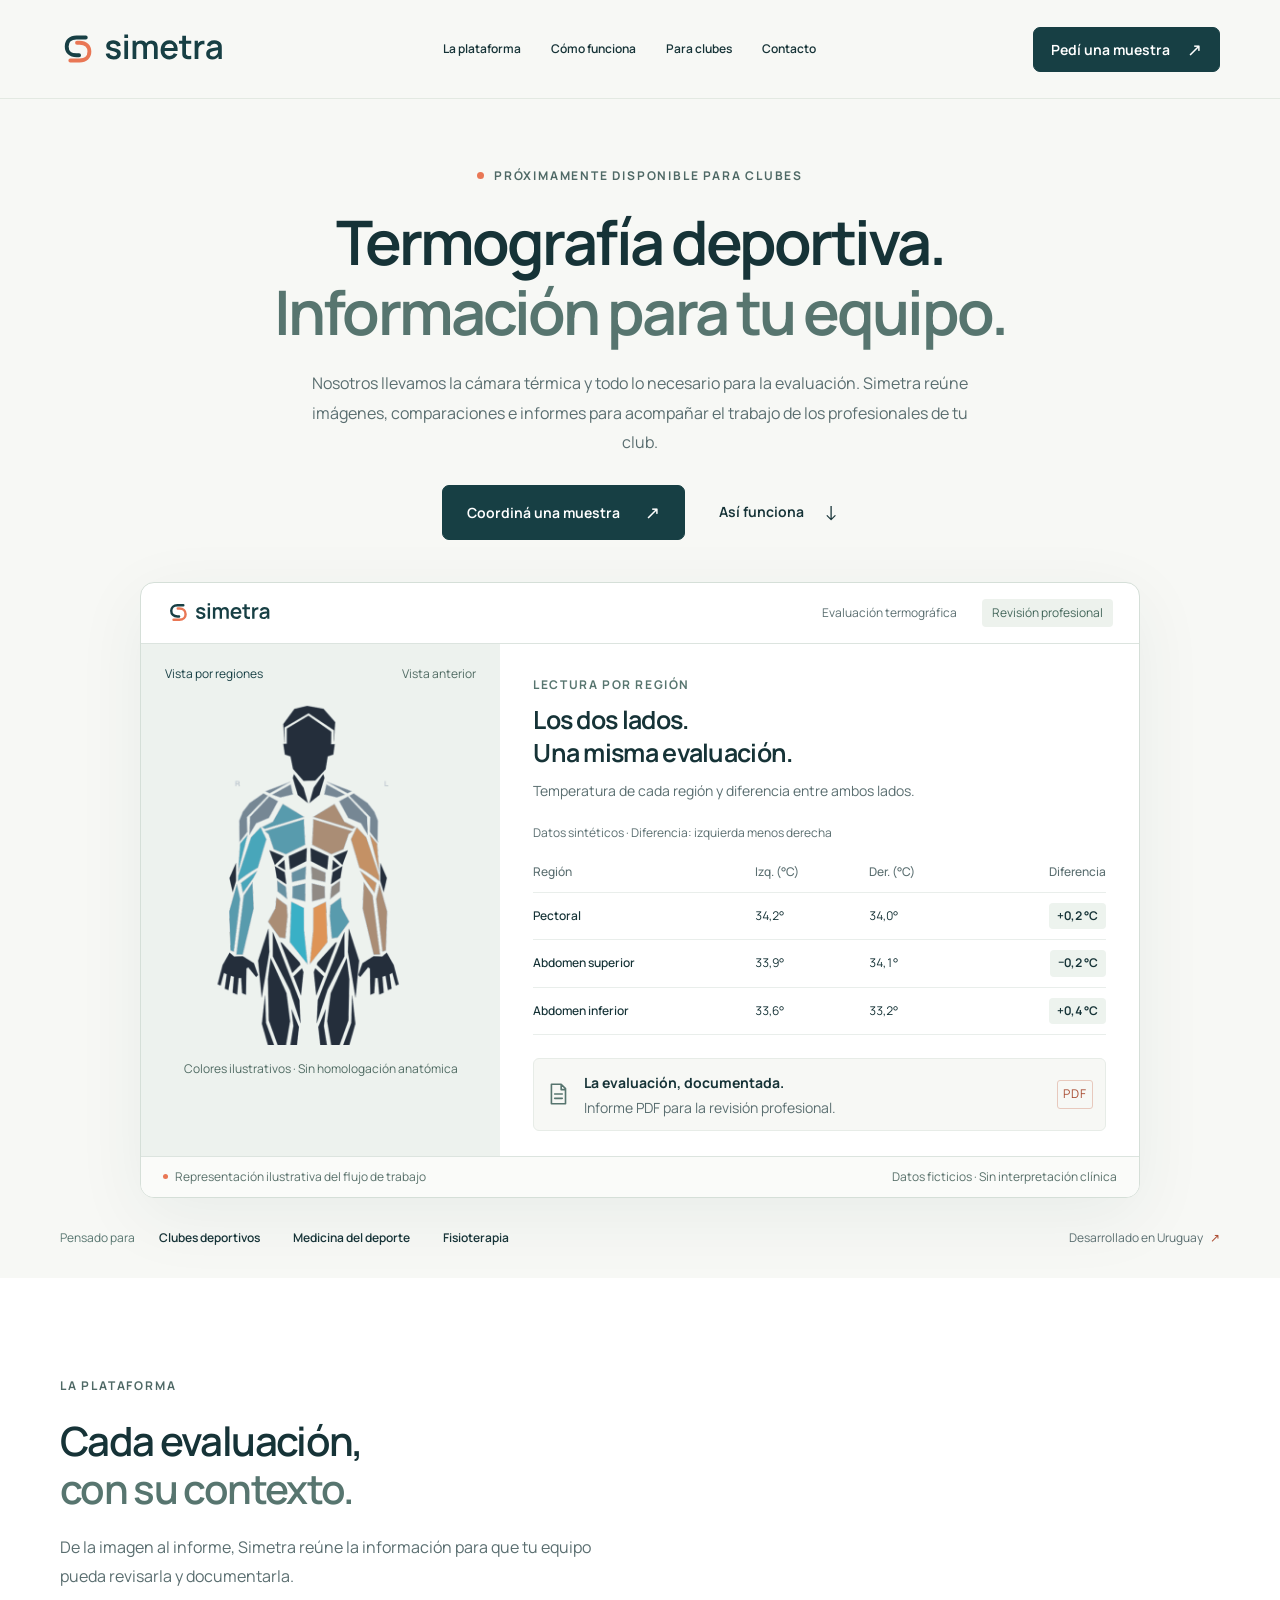
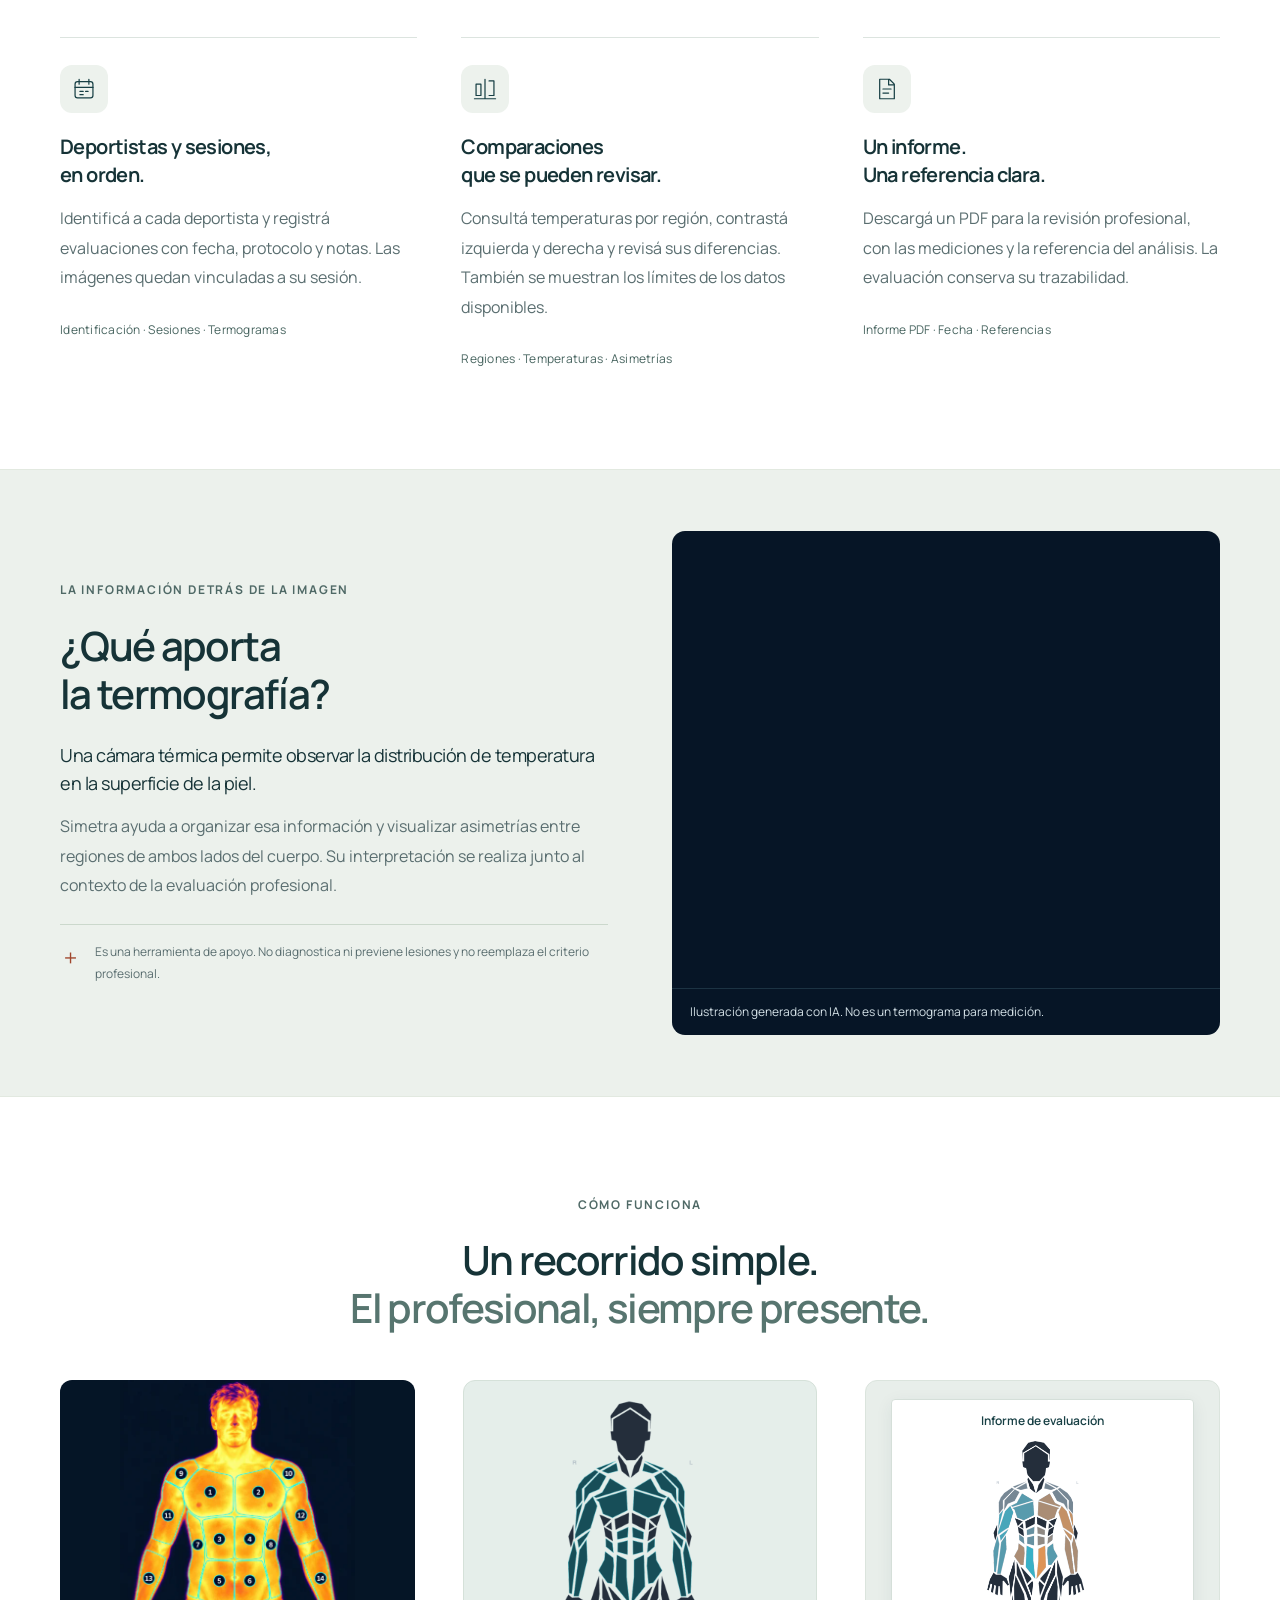
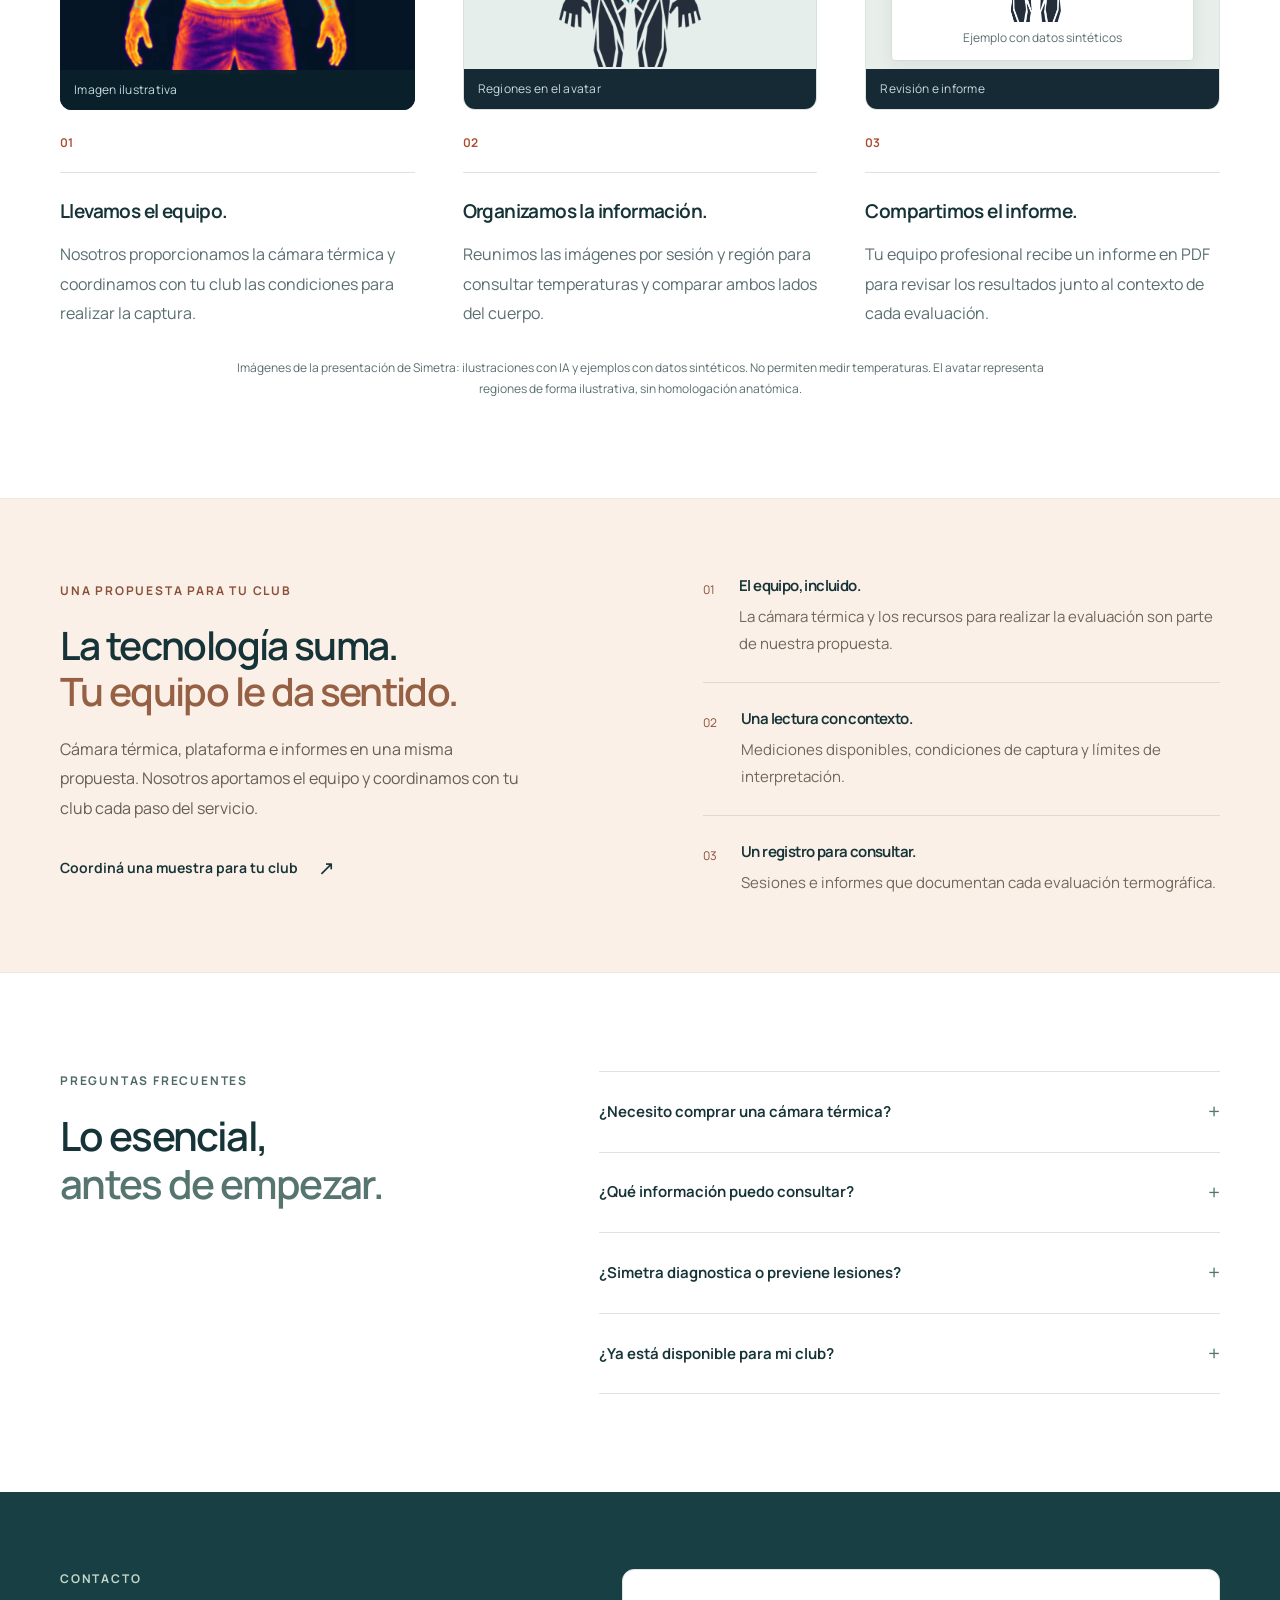
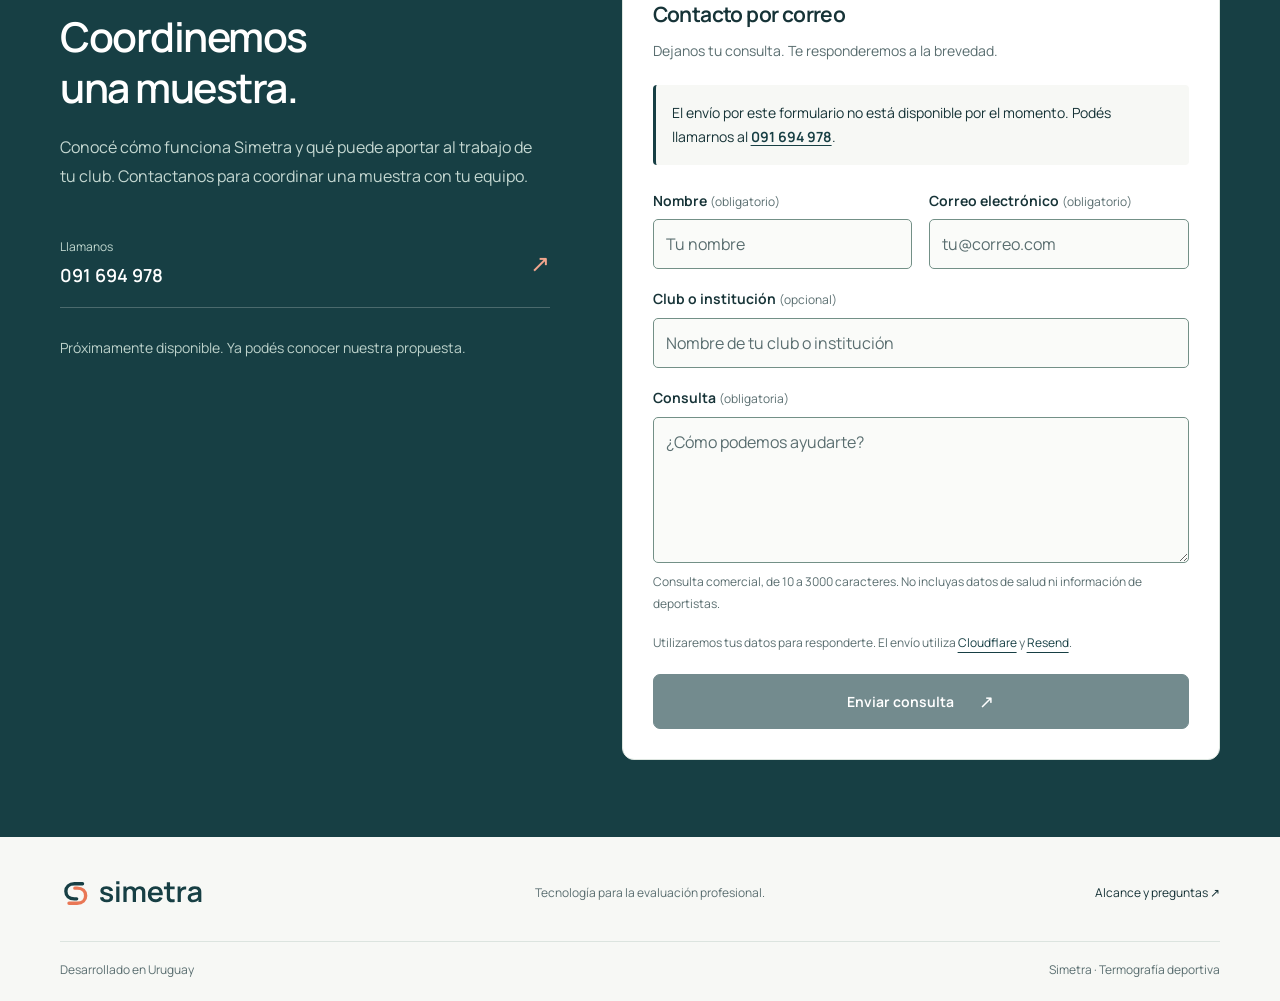
==== index.html @ d0be9dfe "deploy: publicar presentación de Simetra para el equipo Artefacto estático verificado del commit c73" ====
<!doctype html>
<html lang="es-UY">
<head>
  <meta charset="utf-8">
  <meta name="viewport" content="width=device-width, initial-scale=1">
  <meta name="referrer" content="strict-origin-when-cross-origin">
  <meta name="theme-color" content="#173f44">
  <meta name="description" content="Simetra: termografía deportiva para clubes, con cámara y servicio completo. Próximamente disponible. Contactanos para coordinar una muestra.">
  <meta property="og:type" content="website">
  <meta property="og:locale" content="es_UY">
  <meta property="og:site_name" content="Simetra">
  <meta property="og:title" content="Simetra — Termografía deportiva, información para tu equipo">
  <meta property="og:description" content="Cámara térmica, plataforma e informes para tu club. Próximamente disponible. Coordiná una muestra y conocé Simetra.">
  <title>Simetra — Termografía deportiva para tu equipo</title>
  <link rel="icon" href="assets/favicon.svg" type="image/svg+xml">
  <link rel="stylesheet" href="assets/styles.css?v=5969a134ebe4">
  <script src="assets/contact-config.js?v=79442b6dc04f" defer></script>
  <script src="assets/contact.js?v=7d7bbe63777e" defer></script>
</head>
<body>
  <a class="skip-link" href="#contenido">Saltar al contenido</a>
  <header class="site-header">
    <div class="container header-inner">
      <a class="brand" href="#inicio" aria-label="Simetra, inicio"><img src="assets/brand/logo-dark.svg" width="176" height="44" alt="Simetra"></a>
      <nav class="main-nav" aria-label="Navegación principal"><a href="#plataforma">La plataforma</a><a href="#proceso">Cómo funciona</a><a href="#clubes">Para clubes</a><a href="#contacto">Contacto</a></nav>
      <a class="button button-small" href="#contacto">Pedí una muestra <span aria-hidden="true">↗</span></a>
    </div>
  </header>
  <main id="contenido">
    <section class="hero" id="inicio" aria-labelledby="titulo">
      <div class="container">
        <p class="eyebrow"><span aria-hidden="true"></span> Próximamente disponible para clubes</p>
        <h1 id="titulo">Termografía deportiva.<br> <span>Información para tu equipo.</span></h1>
        <p class="hero-lead">Nosotros llevamos la cámara térmica y todo lo necesario para la evaluación. Simetra reúne imágenes, comparaciones e informes para acompañar el trabajo de los profesionales de tu club.</p>
        <div class="hero-actions"><a class="button" href="#contacto">Coordiná una muestra <span aria-hidden="true">↗</span></a><a class="text-link" href="#proceso">Así funciona <span aria-hidden="true">↓</span></a></div>
        <figure class="product-preview" aria-labelledby="preview-caption">
          <div class="app-bar"><img src="assets/brand/logo-dark.svg" alt="" width="115" height="29"><span>Evaluación termográfica</span><span class="app-badge">Revisión profesional</span></div>
          <div class="app-content">
            <div class="thermal-view avatar-view"><div class="view-label"><span>Vista por regiones</span><span>Vista anterior</span></div><picture class="avatar-picture"><source type="image/webp" srcset="assets/imagery/avatar-informe-480.webp 480w, assets/imagery/avatar-informe-960.webp 960w" sizes="(max-width: 540px) 150px, 230px"><img src="assets/imagery/avatar-informe.png" width="1000" height="1500" decoding="async" alt="Avatar frontal de la aplicación ThermoUY con regiones de ambos lados coloreadas. Ejemplo con datos sintéticos."></picture><div class="thermal-key"><span>Colores ilustrativos · Sin homologación anatómica</span></div></div>
            <div class="analysis-view">
              <div class="analysis-heading"><span class="mini-label">Lectura por región</span><h2>Los dos lados.<br> Una misma evaluación.</h2><p>Temperatura de cada región y diferencia entre ambos lados.</p></div>
              <div class="comparison-table"><table><caption>Datos sintéticos · Diferencia: izquierda menos derecha</caption><thead><tr><th scope="col">Región</th><th scope="col">Izq. (°C)</th><th scope="col">Der. (°C)</th><th scope="col">Diferencia</th></tr></thead><tbody><tr><th scope="row">Pectoral</th><td>34,2°</td><td>34,0°</td><td><span>+0,2 °C</span></td></tr><tr><th scope="row">Abdomen superior</th><td>33,9°</td><td>34,1°</td><td><span>−0,2 °C</span></td></tr><tr><th scope="row">Abdomen inferior</th><td>33,6°</td><td>33,2°</td><td><span>+0,4 °C</span></td></tr></tbody></table></div>
              <div class="report-preview"><svg viewBox="0 0 24 24" fill="none" aria-hidden="true"><path d="M7 3h7l4 4v14H5V3h2Zm7 0v5h4M8 12h7m-7 4h7" stroke="currentColor" stroke-width="1.5" stroke-linecap="round" stroke-linejoin="round"/></svg><div><strong>La evaluación, documentada.</strong><span>Informe PDF para la revisión profesional.</span></div><span class="file-type">PDF</span></div>
            </div>
          </div>
          <figcaption id="preview-caption"><span><span class="caption-dot" aria-hidden="true"></span> Representación ilustrativa del flujo de trabajo</span><span>Datos ficticios · Sin interpretación clínica</span></figcaption>
        </figure>
        <div class="audience-strip"><span>Pensado para</span><ul><li>Clubes deportivos</li><li>Medicina del deporte</li><li>Fisioterapia</li></ul><span class="origin">Desarrollado en Uruguay <span aria-hidden="true">↗</span></span></div>
      </div>
    </section>
    <section class="section" id="plataforma" aria-labelledby="plataforma-titulo">
      <div class="container">
        <div class="section-heading"><p class="eyebrow">La plataforma</p><h2 id="plataforma-titulo">Cada evaluación,<br> <span>con su contexto.</span></h2><p>De la imagen al informe, Simetra reúne la información para que tu equipo pueda revisarla y documentarla.</p></div>
        <div class="feature-grid">
          <article><div class="feature-icon" aria-hidden="true"><svg viewBox="0 0 32 32" fill="none"><rect x="5" y="7" width="22" height="20" rx="3"/><path d="M10 4v6m12-6v6M5 14h22m-16 5h4m3 0h3m-10 4h4"/></svg></div><h3>Deportistas y sesiones,<br> en orden.</h3><p>Identificá a cada deportista y registrá evaluaciones con fecha, protocolo y notas. Las imágenes quedan vinculadas a su sesión.</p><span class="feature-detail">Identificación · Sesiones · Termogramas</span></article>
          <article><div class="feature-icon" aria-hidden="true"><svg viewBox="0 0 32 32" fill="none"><path d="M16 4v24M5 10h6v14H5zm16-4h6v18h-6M3 28h26"/></svg></div><h3>Comparaciones<br> que se pueden revisar.</h3><p>Consultá temperaturas por región, contrastá izquierda y derecha y revisá sus diferencias. También se muestran los límites de los datos disponibles.</p><span class="feature-detail">Regiones · Temperaturas · Asimetrías</span></article>
          <article><div class="feature-icon" aria-hidden="true"><svg viewBox="0 0 32 32" fill="none"><path d="M8 4h11l6 6v18H7V4h1Zm10 0v7h7M11 16h10m-10 5h7"/></svg></div><h3>Un informe.<br> Una referencia clara.</h3><p>Descargá un PDF para la revisión profesional, con las mediciones y la referencia del análisis. La evaluación conserva su trazabilidad.</p><span class="feature-detail">Informe PDF · Fecha · Referencias</span></article>
        </div>
      </div>
    </section>
    <section class="explanation" aria-labelledby="termografia-titulo">
      <div class="container explanation-grid">
        <div class="explanation-copy"><p class="eyebrow">La información detrás de la imagen</p><h2 id="termografia-titulo">¿Qué aporta<br> la termografía?</h2><p class="explanation-lead">Una cámara térmica permite observar la distribución de temperatura en la superficie de la piel.</p><p>Simetra ayuda a organizar esa información y visualizar asimetrías entre regiones de ambos lados del cuerpo. Su interpretación se realiza junto al contexto de la evaluación profesional.</p><div class="scope-note"><span aria-hidden="true">＋</span><p>Es una herramienta de apoyo. No diagnostica ni previene lesiones y no reemplaza el criterio profesional.</p></div></div>
        <figure class="thermal-scene"><picture><source type="image/webp" srcset="assets/imagery/termografia-deportiva-480.webp 480w, assets/imagery/termografia-deportiva-960.webp 960w" sizes="(max-width: 760px) calc(100vw - 40px), 550px"><img src="assets/imagery/termografia-deportiva.png" width="1672" height="941" loading="lazy" decoding="async" alt="Ilustración de un deportista con colores térmicos y regiones señaladas en el torso y los brazos."></picture><figcaption>Ilustración generada con IA. No es un termograma para medición.</figcaption></figure>
      </div>
    </section>
    <section class="section" id="proceso" aria-labelledby="proceso-titulo">
      <div class="container">
        <div class="section-heading centered"><p class="eyebrow">Cómo funciona</p><h2 id="proceso-titulo">Un recorrido simple.<br> <span>El profesional, siempre presente.</span></h2></div>
        <ol class="steps">
          <li><figure class="step-visual step-visual--capture"><picture><source type="image/webp" srcset="assets/imagery/regiones-termicas-480.webp 480w, assets/imagery/regiones-termicas-960.webp 960w" sizes="240px"><img src="assets/imagery/regiones-termicas.png" width="1122" height="1402" loading="lazy" decoding="async" alt="Ilustración térmica de la vista anterior de un deportista, con catorce zonas aproximadas numeradas."></picture><figcaption>Imagen ilustrativa</figcaption></figure><span class="step-number" aria-hidden="true">01</span><h3>Llevamos el equipo.</h3><p>Nosotros proporcionamos la cámara térmica y coordinamos con tu club las condiciones para realizar la captura.</p></li>
          <li><figure class="step-visual step-visual--avatar"><picture class="avatar-picture"><source type="image/webp" srcset="assets/imagery/avatar-regiones-480.webp 480w, assets/imagery/avatar-regiones-960.webp 960w" sizes="190px"><img src="assets/imagery/avatar-regiones.png" width="1000" height="1500" loading="lazy" decoding="async" alt="Avatar frontal de ThermoUY con las regiones candidatas del torso y los brazos destacadas en turquesa."></picture><figcaption>Regiones en el avatar</figcaption></figure><span class="step-number" aria-hidden="true">02</span><h3>Organizamos la información.</h3><p>Reunimos las imágenes por sesión y región para consultar temperaturas y comparar ambos lados del cuerpo.</p></li>
          <li><figure class="step-visual step-visual--report"><div class="report-sheet"><span>Informe de evaluación</span><picture class="avatar-picture"><source type="image/webp" srcset="assets/imagery/avatar-informe-480.webp 480w, assets/imagery/avatar-informe-960.webp 960w" sizes="(max-width: 540px) 150px, 230px"><img src="assets/imagery/avatar-informe.png" width="1000" height="1500" loading="lazy" decoding="async" alt="Avatar de ThermoUY utilizado en el ejemplo de informe de la presentación, con colores basados en datos sintéticos."></picture><span>Ejemplo con datos sintéticos</span></div><figcaption>Revisión e informe</figcaption></figure><span class="step-number" aria-hidden="true">03</span><h3>Compartimos el informe.</h3><p>Tu equipo profesional recibe un informe en PDF para revisar los resultados junto al contexto de cada evaluación.</p></li>
        </ol>
        <p class="imagery-note">Imágenes de la presentación de Simetra: ilustraciones con IA y ejemplos con datos sintéticos. No permiten medir temperaturas. El avatar representa regiones de forma ilustrativa, sin homologación anatómica.</p>
      </div>
    </section>
    <section class="club-section" id="clubes" aria-labelledby="clubes-titulo"><div class="container club-grid"><div><p class="eyebrow">Una propuesta para tu club</p><h2 id="clubes-titulo">La tecnología suma.<br> <span>Tu equipo le da sentido.</span></h2><p>Cámara térmica, plataforma e informes en una misma propuesta. Nosotros aportamos el equipo y coordinamos con tu club cada paso del servicio.</p><a class="text-link" href="#contacto">Coordiná una muestra para tu club <span aria-hidden="true">↗</span></a></div><div class="club-topics"><article><span aria-hidden="true">01</span><div><h3>El equipo, incluido.</h3><p>La cámara térmica y los recursos para realizar la evaluación son parte de nuestra propuesta.</p></div></article><article><span aria-hidden="true">02</span><div><h3>Una lectura con contexto.</h3><p>Mediciones disponibles, condiciones de captura y límites de interpretación.</p></div></article><article><span aria-hidden="true">03</span><div><h3>Un registro para consultar.</h3><p>Sesiones e informes que documentan cada evaluación termográfica.</p></div></article></div></div></section>
    <section class="section faq-section" id="preguntas" aria-labelledby="faq-titulo"><div class="container faq-grid"><div><p class="eyebrow">Preguntas frecuentes</p><h2 id="faq-titulo">Lo esencial,<br> <span>antes de empezar.</span></h2></div><div class="faq-list">
      <details><summary>¿Necesito comprar una cámara térmica?<span aria-hidden="true">+</span></summary><p>No. Nosotros proporcionamos la cámara térmica y todo lo necesario para realizar la evaluación. Simetra ofrece el servicio completo, con la plataforma y los informes para tu equipo profesional.</p></details>
      <details><summary>¿Qué información puedo consultar?<span aria-hidden="true">+</span></summary><p>Sesiones con sus imágenes, temperaturas por región, comparaciones bilaterales disponibles e informes en PDF. El análisis también informa limitaciones de confiabilidad o regiones que no pudieron compararse.</p></details>
      <details><summary>¿Simetra diagnostica o previene lesiones?<span aria-hidden="true">+</span></summary><p>No. Es una herramienta de apoyo para evaluación termográfica. La información debe ser interpretada por el profesional a cargo y no sustituye una evaluación médica o fisioterapéutica.</p></details>
      <details><summary>¿Ya está disponible para mi club?<span aria-hidden="true">+</span></summary><p>Simetra estará disponible próximamente. Ya podés contactarnos para coordinar una muestra, conocer cómo funciona y conversar sobre la propuesta para tu club.</p></details>
    </div></div></section>
    <section class="contact-section" id="contacto" aria-labelledby="contacto-titulo">
      <span id="presentacion" class="anchor-alias" aria-hidden="true"></span>
      <div class="container contact-grid">
        <div class="contact-copy"><p class="eyebrow">Contacto</p><h2 id="contacto-titulo">Coordinemos<br> una muestra.</h2><p id="form-intro">Conocé cómo funciona Simetra y qué puede aportar al trabajo de tu club. Contactanos para coordinar una muestra con tu equipo.</p>
          <div class="contact-details"><a href="tel:+59891694978"><span>Llamanos</span><strong>091 694 978</strong><i aria-hidden="true">↗</i></a></div>
          <p class="contact-note">Próximamente disponible. Ya podés conocer nuestra propuesta.</p>
        </div>
        <form id="contact-form" class="contact-form" method="POST" accept-charset="UTF-8" aria-describedby="form-intro form-privacy">
          <h3 class="form-heading">Contacto por correo</h3>
          <p class="field-help">Dejanos tu consulta. Te responderemos a la brevedad.</p>
          <div id="contact-fallback" class="contact-fallback" role="note"><p>El envío por este formulario no está disponible por el momento. Podés llamarnos al <a href="tel:+59891694978">091 694 978</a>.</p></div>
          <fieldset id="contact-fields" disabled aria-label="Datos de tu consulta">
          <div hidden aria-hidden="true"><label for="website-field">Dejar este campo vacío</label><input id="website-field" type="text" name="website" tabindex="-1" autocomplete="off"></div>
          <div class="form-row"><div class="form-field"><label for="contact-name">Nombre <span>(obligatorio)</span></label><input id="contact-name" name="name" type="text" autocomplete="name" maxlength="120" required placeholder="Tu nombre"></div><div class="form-field"><label for="contact-email">Correo electrónico <span>(obligatorio)</span></label><input id="contact-email" name="email" type="email" autocomplete="email" maxlength="254" required placeholder="tu@correo.com"></div></div>
          <div class="form-field"><label for="contact-club">Club o institución <span>(opcional)</span></label><input id="contact-club" name="club" type="text" autocomplete="organization" maxlength="160" placeholder="Nombre de tu club o institución"></div>
          <div class="form-field"><label for="contact-message">Consulta <span>(obligatoria)</span></label><textarea id="contact-message" name="message" rows="5" minlength="10" maxlength="3000" required placeholder="¿Cómo podemos ayudarte?" aria-describedby="message-help"></textarea><p id="message-help" class="field-help">Consulta comercial, de 10 a 3000 caracteres. No incluyas datos de salud ni información de deportistas.</p></div>
          <p id="form-privacy" class="form-privacy">Utilizaremos tus datos para responderte. El envío utiliza <a href="https://www.cloudflare.com/privacypolicy/" target="_blank" rel="noopener noreferrer">Cloudflare</a> y <a href="https://resend.com/legal/privacy-policy" target="_blank" rel="noopener noreferrer">Resend</a>.</p>
          <div id="contact-challenge" aria-label="Verificación de seguridad"></div>
          <button class="button contact-submit" type="submit">Enviar consulta <span aria-hidden="true">↗</span></button>
          </fieldset>
          <p id="form-status" class="field-help" role="status" aria-live="polite" hidden>Por el momento, podés contactarnos por teléfono al 091 694 978.</p>
        </form>
      </div>
    </section>
  </main>
  <footer class="site-footer"><div class="container footer-inner"><a class="brand" href="#inicio" aria-label="Simetra, volver al inicio"><img src="assets/brand/logo-dark.svg" alt="Simetra" width="156" height="39"></a><p>Tecnología para la evaluación profesional.</p><a href="#preguntas">Alcance y preguntas <span aria-hidden="true">↗</span></a></div><div class="container footer-bottom"><span>Desarrollado en Uruguay</span><span>Simetra · Termografía deportiva</span></div></footer>
</body>
</html>
---- assets/styles.css ----
@font-face{font-family:Manrope;src:url('fonts/Manrope-Variable.ttf') format('truetype');font-weight:200 800;font-display:swap}
:root{color-scheme:light;--ink:#163337;--teal:#173f44;--sage:#57756f;--coral:#e97755;--paper:#f7f8f5;--muted:#5a6e70;--line:#dce4df;--soft:#ecf1ec}
*{box-sizing:border-box}
html{scroll-behavior:smooth;scroll-padding-top:90px}
body{margin:0;background:#fff;color:var(--ink);font-family:Manrope,"Helvetica Neue",Arial,sans-serif;-webkit-font-smoothing:antialiased;font-size:15px;line-height:1.7}
img,svg{display:block;max-width:100%}
a{color:inherit;text-underline-offset:5px}
a:focus-visible,summary:focus-visible{outline:3px solid #bd4d2d;outline-offset:5px;border-radius:3px}
::selection{background:#f7c7b6;color:var(--ink)}
.container{width:min(1160px,calc(100% - 80px));margin-inline:auto}
.skip-link{position:absolute;top:-100px;left:20px;z-index:20;background:var(--teal);color:white;padding:12px 20px}
.skip-link:focus{top:12px}
.site-header{background:var(--paper);border-bottom:1px solid #e3e9e2}
.header-inner{display:flex;align-items:center;justify-content:space-between;gap:30px;min-height:98px}
.brand{display:inline-flex;flex-shrink:0;text-decoration:none}
.brand img{width:166px;height:auto}
.main-nav{display:flex;align-items:center;gap:30px;font-size:12px;font-weight:600}
.main-nav a{text-decoration:none}
.main-nav a:hover,.footer-inner>a:last-child:hover{color:#ab4229}
.button{display:inline-flex;align-items:center;justify-content:center;gap:25px;background:var(--teal);color:white;padding:16px 24px;border:1px solid var(--teal);border-radius:7px;font-size:13px;font-weight:650;text-decoration:none;line-height:1.5;transition:background .15s}
.button:hover{background:#28595d}
.button span{font-size:18px;line-height:1;font-weight:400}
.button-small{padding:11px 17px;font-size:12px;gap:17px}
.text-link{display:inline-flex;gap:20px;align-items:center;text-decoration:none;font-size:13px;font-weight:650}
.text-link:hover{text-decoration:underline}
.text-link span{font-size:20px;font-weight:400}
.hero{padding:67px 0 0;background:var(--paper);overflow:hidden}
.hero>.container>.eyebrow{text-align:center;justify-content:center}
.eyebrow{font-size:12px;font-weight:700;letter-spacing:1.8px;line-height:1.6;text-transform:uppercase;margin:0 0 22px;color:#4f6966;display:flex;align-items:center;gap:10px}
.eyebrow>span{width:7px;height:7px;display:block;border-radius:50%;background:var(--coral)}
h1{font-size:clamp(40px,4.8vw,66px);line-height:1.13;letter-spacing:-2.9px;font-weight:650;text-align:center;margin:0 auto 23px;max-width:1040px}
h1>span{color:var(--sage)}
.hero-lead{max-width:670px;margin:0 auto;color:var(--muted);text-align:center;font-size:16px;line-height:1.85}
.hero-actions{display:flex;align-items:center;justify-content:center;gap:34px;margin:27px 0 42px}
.product-preview{max-width:1000px;margin:0 auto;border:1px solid #d5dfd8;border-radius:14px;background:white;box-shadow:0 18px 70px #173f4410;overflow:hidden}
.app-bar{display:flex;align-items:center;gap:25px;min-height:61px;padding:14px 26px;border-bottom:1px solid var(--line);font-size:12px;color:var(--muted)}
.app-bar img{width:105px;height:auto;margin-right:auto}
.app-badge{padding:4px 10px;background:#edf2ed;color:#43665a;border-radius:4px;font-size:12px}
.app-content{display:grid;grid-template-columns:36% 64%;min-width:0}
.thermal-view{background:#15363d;position:relative;color:#d4e5df;overflow:hidden}
.view-label{display:flex;justify-content:space-between;gap:10px;padding:20px 24px;font-size:12px}
.view-label span:last-child{color:#aecac5}
.thermal-view>.avatar-picture{width:100%;height:330px;object-fit:contain;margin-top:-4px}
.thermal-key{display:flex;align-items:center;justify-content:center;gap:14px;font-size:12px;padding:14px 8px 21px;color:#aac5c1}
.thermal-key i{width:78px;height:4px;background:linear-gradient(90deg,#3c788a,#e97755,#ffdf9a);border-radius:5px}
.analysis-view{padding:27px 33px 25px;min-width:0}
.mini-label{font-size:12px;letter-spacing:1.6px;text-transform:uppercase;font-weight:700;color:var(--sage)}
.analysis-heading h2{font-size:25px;letter-spacing:-.7px;line-height:1.3;margin:8px 0 10px;font-weight:650}
.analysis-heading p{font-size:12px;color:var(--muted);margin:0}
.comparison-table{margin-top:20px}
table{width:100%;border-collapse:collapse;font-size:12px;text-align:left;font-variant-numeric:tabular-nums}
caption{text-align:left;color:var(--muted);font-size:12px;padding-bottom:8px}
th,td{padding:10px 7px;border-bottom:1px solid #e9eeeb}
th:first-child,td:first-child{padding-left:0}
thead th{color:var(--muted);font-weight:500;font-size:12px}
tbody th{font-weight:550}
td:last-child{text-align:right;padding-right:0}
thead th:last-child{text-align:right;padding-right:0}
td span{display:inline-block;border-radius:4px;background:#edf3ee;padding:3px 8px;font-weight:650;white-space:nowrap}
.report-preview{margin-top:23px;display:flex;align-items:center;gap:12px;background:var(--paper);border:1px solid #e7ece7;padding:12px;border-radius:6px}
.report-preview>svg{width:26px;height:26px;color:var(--sage);flex-shrink:0}
.report-preview strong{font-size:12px;font-weight:700;display:block}
.report-preview div>span{font-size:12px;line-height:1.5;color:var(--muted);display:block;margin-top:2px}
.file-type{margin-left:auto;font-size:12px;letter-spacing:1px;color:#a84c32;border:1px solid #e8c9bd;padding:3px 5px;border-radius:3px}
.product-preview figcaption{display:flex;justify-content:space-between;gap:12px;flex-wrap:wrap;background:#fafbf9;border-top:1px solid var(--line);padding:11px 22px;font-size:12px;color:#58706a;line-height:1.5}
.product-preview figcaption>span:first-child{display:flex;align-items:center;gap:7px}
.caption-dot{display:block;width:5px;height:5px;background:var(--coral);border-radius:50%}
.audience-strip{display:flex;align-items:center;justify-content:space-between;gap:24px;padding:30px 0;font-size:12px;color:var(--muted)}
.audience-strip>span:first-child{color:var(--sage)}
.audience-strip ul{display:flex;gap:33px;list-style:none;margin:0;padding:0;color:var(--ink);font-size:12px;font-weight:600}
.origin{margin-left:auto;white-space:nowrap}
.origin span{color:#ac4b31;margin-left:5px}
.section{padding:98px 0}
.section-heading{max-width:640px;margin-bottom:46px}
h2{font-size:clamp(31px,3.15vw,43px);line-height:1.19;font-weight:600;letter-spacing:-1.65px;margin:0 0 20px}
h2>span{color:var(--sage)}
.section-heading>p:last-child{font-size:15px;color:var(--muted);max-width:540px;margin:0;line-height:1.8}
.feature-grid{display:grid;grid-template-columns:repeat(3,1fr);gap:44px}
.feature-grid article{border-top:1px solid var(--line);padding-top:27px}
.feature-icon{display:flex;align-items:center;justify-content:center;width:48px;height:48px;background:#edf2ed;border-radius:12px;margin-bottom:20px}
.feature-icon svg{width:26px;height:26px;stroke:var(--teal);stroke-width:1.5;stroke-linecap:round;stroke-linejoin:round}
h3{font-size:20px;line-height:1.4;letter-spacing:-.6px;font-weight:650;margin:0 0 15px}
.feature-grid p{font-size:13px;color:var(--muted);line-height:1.85;margin:0 0 23px}
.feature-detail{font-size:12px;color:#47645f;letter-spacing:.25px}
.explanation{padding:61px 0;background:#ecf1ec;border-block:1px solid #e2e9e0}
.explanation-grid{display:grid;grid-template-columns:1fr 1.22fr;gap:90px;align-items:start}
.explanation h2{margin-bottom:0}
.explanation p:not(.eyebrow){font-size:13px;line-height:1.85;color:var(--muted);margin:14px 0 0}
.explanation .explanation-lead{font-size:21px!important;line-height:1.6!important;letter-spacing:-.5px;color:var(--ink)!important;margin:0!important}
.scope-note{display:flex;align-items:flex-start;gap:14px;border-top:1px solid #cbd8cc;margin-top:23px;padding-top:16px}
.scope-note>span{color:#a0472d;font-size:21px;line-height:1.5}
.scope-note p{margin:0!important;font-size:12px!important}
.centered{max-width:850px;margin-inline:auto;text-align:center;margin-bottom:48px}
.centered .eyebrow{justify-content:center}
.steps{list-style:none;padding:0;margin:0;display:grid;grid-template-columns:repeat(3,1fr);gap:48px}
.step-number{display:block;font-size:12px;font-weight:650;color:#ac4b31;border-bottom:1px solid var(--line);padding-bottom:19px;margin-bottom:25px}
.steps h3{font-size:19px}
.steps p{font-size:13px;color:var(--muted);margin:0;line-height:1.85}
.club-section{padding:76px 0;background:#fbf0e8;border-block:1px solid #f3e5da}
.club-grid{display:grid;grid-template-columns:1.07fr 1fr;gap:90px;align-items:center}
.club-grid h2{font-size:39px}
.club-grid>div>p:not(.eyebrow){font-size:14px;line-height:1.85;color:#655f54;max-width:470px;margin:0 0 23px}
.club-grid h2>span{color:#966044}
.club-grid .eyebrow{color:#8a5038}
.club-topics article{display:flex;gap:24px;padding:25px 0;border-bottom:1px solid #e5d7ca}
.club-topics article:first-child{padding-top:0}
.club-topics article:last-child{padding-bottom:0;border:0}
.club-topics article>span{font-size:12px;color:#8a5038;padding-top:5px}
.club-topics h3{font-size:17px;margin-bottom:7px}
.club-topics p{font-size:12px;color:#706659;margin:0;line-height:1.8}
.faq-grid{display:grid;grid-template-columns:.85fr 1.15fr;gap:80px}
.faq-list{border-top:1px solid var(--line)}
.faq-list details{border-bottom:1px solid var(--line)}
.faq-list summary{position:relative;display:flex;align-items:center;justify-content:space-between;gap:20px;list-style:none;cursor:pointer;font-size:13px;font-weight:650;padding:23px 0;line-height:1.6}
.faq-list summary::-webkit-details-marker{display:none}
.faq-list summary>span{font-size:21px;color:var(--sage);font-weight:400;flex-shrink:0;transition:transform .15s}
.faq-list details[open] summary>span{transform:rotate(45deg)}
.faq-list details>p{font-size:12px;line-height:1.85;color:var(--muted);margin:0;padding:0 35px 23px 0}
.contact-section{padding:77px 0;background:var(--teal);color:#fff;position:relative}
.contact-grid{display:grid;grid-template-columns:1.1fr .9fr;gap:80px;align-items:center}
.contact-section .eyebrow{color:#c5d7c9}
.contact-section h2{font-size:41px;line-height:1.25;letter-spacing:-1.5px;max-width:590px}
.contact-grid>div>p:not(.eyebrow){font-size:13px;color:#c4d7d1;line-height:1.8;max-width:475px;margin:0}
.contact-grid .contact-route{border-left:2px solid #ed967a;padding-left:17px;margin-top:25px!important;font-size:12px!important;color:#edf3ef!important}
.demo-agenda{padding:31px 33px;border:1px solid #537273;border-radius:9px;background:#ffffff04}
.demo-agenda .mini-label{color:#c9d8d2}
.demo-agenda ul{list-style:none;margin:20px 0 0;padding:0}
.demo-agenda li{display:flex;gap:20px;font-size:12px;padding:15px 0;border-top:1px solid #42666a}
.demo-agenda li>span{color:#eea087}
.site-footer{background:var(--paper);padding:37px 0 20px}
.footer-inner{display:flex;align-items:center;justify-content:space-between;gap:25px;padding-bottom:28px}
.footer-inner .brand img{width:145px}
.footer-inner p{font-size:12px;color:var(--muted);margin:0}
.footer-inner>a:last-child{font-size:12px;text-decoration:none}
.footer-bottom{border-top:1px solid var(--line);padding-top:18px;display:flex;justify-content:space-between;gap:20px;font-size:12px;color:var(--muted)}
@media(min-width:1600px){.hero{padding-top:78px}}
@media(max-width:1000px){.container{width:calc(100% - 56px)}.main-nav{gap:20px;font-size:12px}.header-inner{gap:20px}.brand img{width:147px}.analysis-view{padding:24px}.feature-grid{gap:27px}.explanation-grid,.club-grid,.faq-grid,.contact-grid{gap:45px}.audience-strip{gap:16px}.audience-strip ul{gap:20px}.origin{display:none}.club-grid h2{font-size:35px}.contact-section h2{font-size:36px}}
@media(max-width:760px){.container{width:calc(100% - 40px)}.header-inner{min-height:82px}.main-nav{display:none}.brand img{width:146px}.hero{padding-top:48px}h1{font-size:47px;letter-spacing:-2px;line-height:1.17}.hero-lead{font-size:14px;max-width:550px}.hero-actions{margin-bottom:34px;gap:27px}.app-content{grid-template-columns:36% 64%}.app-bar{padding:13px 18px;gap:15px}.app-bar>span:not(.app-badge){display:none}.analysis-view{padding:22px 20px}.analysis-heading h2{font-size:22px}.analysis-heading p{font-size:12px}.thermal-view>.avatar-picture{height:324px}.view-label{flex-direction:column;padding:15px 16px;gap:3px}.thermal-key{padding:12px;flex-direction:column;gap:7px}.report-preview{gap:8px;padding:9px}.file-type{display:none}table{font-size:12px}th,td{padding:9px 5px}.product-preview figcaption{padding-inline:16px;font-size:12px}.audience-strip{justify-content:center;flex-wrap:wrap;padding-block:24px;gap:9px 17px}.audience-strip ul{gap:24px}.section{padding:66px 0}.section-heading{margin-bottom:32px}.feature-grid{gap:26px}.feature-grid h3{font-size:17px}.feature-grid p{font-size:12px}.feature-detail{font-size:12px}.explanation-grid{gap:35px;grid-template-columns:.85fr 1.15fr}.explanation .explanation-lead{font-size:18px!important}.steps{gap:28px}.steps h3{font-size:17px}.steps p{font-size:12px}.club-grid,.faq-grid,.contact-grid{grid-template-columns:1fr;gap:38px}.club-section,.contact-section{padding:58px 0}.club-grid h2,.contact-section h2{font-size:35px}.club-topics{max-width:570px}.faq-grid{gap:26px}.demo-agenda{max-width:570px}.footer-inner{flex-wrap:wrap;gap:20px}.footer-inner p{order:3;flex-basis:100%}.footer-inner .brand img{width:135px}}
@media(max-width:540px){.header-inner{gap:14px;min-height:78px}.brand img{width:136px}.button-small{padding:10px 12px;font-size:12px;gap:10px}.hero{padding-top:37px}.hero .eyebrow{font-size:12px;letter-spacing:1.3px;margin-bottom:19px}h1{font-size:37px;line-height:1.2;letter-spacing:-1.6px;margin-bottom:20px}h1 br{display:none}h1 span{display:block}.hero-lead{font-size:13px;line-height:1.85;max-width:360px}.hero-actions{gap:21px;margin:24px 0 30px}.button{font-size:12px;padding:13px 16px;gap:17px}.button-small{font-size:12px;padding:10px 12px;gap:9px}.text-link{font-size:12px;gap:12px}.app-bar{min-height:54px;padding:12px 15px}.app-bar img{width:90px}.app-badge{font-size:12px;padding:3px 7px}.app-content{display:block}.thermal-view{display:grid;grid-template-columns:1fr 1.1fr;align-items:center;min-height:225px;padding-left:16px}.view-label{grid-column:1;grid-row:1;align-self:start;margin-top:15px;padding:0;font-size:12px;gap:5px}.thermal-view>.avatar-picture{grid-column:2;grid-row:1 / 3;height:225px;width:100%;margin:0}.thermal-key{grid-column:1;grid-row:2;align-items:flex-start;align-self:end;margin-bottom:23px;padding:0;font-size:12px;max-width:100px;gap:10px}.analysis-view{padding:22px 20px}.analysis-heading h2{font-size:23px}.analysis-heading h2 br{display:none}.analysis-heading p{font-size:12px}.comparison-table{margin-top:17px}table{font-size:12px}thead th{font-size:12px}.report-preview{margin-top:17px;padding:10px}.report-preview strong{font-size:12px}.report-preview div>span{font-size:12px}.product-preview figcaption{gap:5px;padding:11px 15px}.audience-strip{font-size:12px;gap:8px}.audience-strip>span:first-child{width:100%;text-align:center}.audience-strip ul{gap:18px;font-size:12px}.section{padding:55px 0}.eyebrow{font-size:12px;letter-spacing:1.6px;margin-bottom:18px}h2{font-size:32px;letter-spacing:-1.2px;line-height:1.22}.section-heading>p:last-child{font-size:13px}.feature-grid{grid-template-columns:1fr;gap:29px}.feature-grid article{display:grid;grid-template-columns:45px 1fr;gap:0 18px;padding-top:23px}.feature-icon{width:44px;height:44px;grid-row:1/4;margin:0}.feature-grid h3{font-size:19px;margin-bottom:11px}.feature-grid h3 br{display:none}.feature-grid p{font-size:12px;margin-bottom:14px}.feature-detail{font-size:12px}.explanation{padding:43px 0}.explanation-grid{grid-template-columns:1fr;gap:25px}.explanation h2 br{display:none}.explanation .explanation-lead{font-size:19px!important}.explanation p:not(.eyebrow){font-size:12px}.scope-note{margin-top:20px}.steps{grid-template-columns:1fr;gap:29px}.step-number{padding-bottom:13px;margin-bottom:17px}.steps h3{font-size:19px;margin-bottom:10px}.steps p{font-size:12px}.centered{text-align:left;margin-bottom:31px}.centered .eyebrow{justify-content:flex-start}.club-grid h2,.contact-section h2{font-size:32px}.club-grid>div>p:not(.eyebrow){font-size:13px}.club-topics article{gap:18px;padding-block:22px}.club-topics h3{font-size:17px}.faq-list summary{font-size:12px;padding-block:19px}.faq-list details>p{font-size:12px;padding-right:10px}.contact-grid{gap:30px}.demo-agenda{padding:25px}.demo-agenda li{font-size:12px;gap:14px}.footer-inner .brand img{width:125px}.footer-inner>a:last-child{font-size:12px}.footer-bottom{font-size:12px;gap:10px}}
@media(max-width:360px){.container{width:calc(100% - 32px)}.brand img{width:119px}.header-inner{gap:10px}h1{font-size:32px;letter-spacing:-1.3px}.hero-actions{gap:17px}.button{font-size:12px;padding:13px}.button-small{font-size:12px;padding:10px;gap:8px}.audience-strip ul{gap:13px;font-size:12px}.analysis-view{padding:20px 15px}.comparison-table th,.comparison-table td{padding-inline:3px}td span{padding:3px 5px}}
@media(prefers-reduced-motion:reduce){html{scroll-behavior:auto}*,*::before,*::after{transition:none!important}}
@media print{.site-header .button,.main-nav,.hero-actions,.skip-link{display:none}.section,.explanation,.club-section,.contact-section{padding-block:25px}.product-preview{break-inside:avoid;box-shadow:none}.hero{padding-top:20px}h1{font-size:38px}.contact-section{background:#fff;color:#173f44}.contact-section p,.contact-section .eyebrow,.contact-grid .contact-route,.demo-agenda .mini-label{color:#173f44!important}details{break-inside:avoid}}

/* Contact form and process illustrations. */
.anchor-alias{position:absolute;top:0}
.contact-grid{grid-template-columns:.9fr 1.1fr;gap:72px;align-items:start}
.contact-details{margin-top:30px;display:grid;gap:18px}
.contact-details a{display:grid;grid-template-columns:1fr auto;gap:3px 12px;text-decoration:none;padding:16px 0;border-bottom:1px solid #4b6a6d;overflow-wrap:anywhere}
.contact-details a>span{font-size:12px;color:#c2d8d0;grid-column:1}.contact-details strong{font-size:14px;font-weight:600;grid-column:1}.contact-details i{font-style:normal;color:#f1a58d;grid-column:2;grid-row:1 / 3;align-self:center;font-size:24px}
.contact-details a:hover strong{text-decoration:underline}.contact-copy .contact-note{font-size:12px!important;margin-top:27px!important;color:#bdd2cb!important}
.contact-form{padding:30px;background:#fff;color:var(--ink);border:1px solid #dce5df;border-radius:12px;min-width:0}
.form-heading{font-size:21px;font-weight:650;letter-spacing:-.6px;margin:0 0 23px}.form-row{display:grid;grid-template-columns:1fr 1fr;gap:17px}.form-field{margin-bottom:18px;min-width:0}
.form-field label{font-size:12px;font-weight:650;display:block;margin-bottom:7px}.form-field label span{font-size:12px;color:var(--muted);font-weight:400}
.form-field input,.form-field textarea{font:inherit;font-size:12px;display:block;width:100%;padding:12px;background:#fafbf9;color:var(--ink);border:1px solid #739087;border-radius:5px;line-height:1.5;min-height:44px}
.form-field textarea{resize:vertical;min-height:134px}.form-field input::placeholder,.form-field textarea::placeholder{color:var(--muted);opacity:1}
.form-field input:focus,.form-field textarea:focus{outline:2px solid #507f76;outline-offset:2px;border-color:#507f76}
.field-help,.form-privacy{font-size:12px;line-height:1.8;color:var(--muted);margin:8px 0 0}.form-privacy{margin:0 0 20px}.form-privacy a{color:var(--teal)}
.contact-submit{width:100%;font-family:inherit;cursor:pointer}.contact-submit:focus-visible{outline:3px solid #a9472b;outline-offset:4px}
.thanks-page{background:var(--paper)}.thanks-main{padding-block:75px;text-align:center;max-width:850px}.thanks-symbol{width:72px;height:72px;background:#e1ebe3;color:var(--teal);border-radius:50%;display:grid;place-items:center;margin:0 auto 25px}.thanks-symbol svg{width:42px;height:42px}
.thanks-main .eyebrow{justify-content:center}.thanks-main h1{font-size:48px;letter-spacing:-2px}.thanks-main>p:not(.eyebrow){max-width:570px;margin:22px auto;font-size:15px;color:var(--muted)}.thanks-main>.button{margin:10px 0 18px}.thanks-main .thanks-contact{font-size:12px!important;overflow-wrap:anywhere}
@media(max-width:1000px){.contact-grid{gap:36px}.contact-form{padding:25px}.form-row{grid-template-columns:1fr;gap:0}}
@media(max-width:760px){.contact-grid{grid-template-columns:1fr;gap:32px}.contact-copy{max-width:560px}.contact-form{max-width:620px}.contact-details{max-width:460px}.form-row{grid-template-columns:1fr 1fr;gap:16px}}
@media(max-width:540px){.form-field input,.form-field textarea{font-size:16px}.contact-form{padding:21px}.form-row{grid-template-columns:1fr;gap:0}.contact-details strong{font-size:12px}.contact-section h2{font-size:33px}.form-heading{font-size:20px}.field-help,.form-privacy{font-size:12px}.thanks-main{padding-block:48px}.thanks-main h1{font-size:35px;letter-spacing:-1.4px}.thanks-main>p:not(.eyebrow){font-size:13px}.thanks-main h1 br{display:none}.thanks-page .header-inner .text-link{font-size:12px}}
@media print{.contact-form{display:none}.contact-grid{grid-template-columns:1fr}.contact-details{color:var(--ink)}.contact-details a>span{color:var(--muted)}}

.contact-form fieldset { min-width: 0; margin: 0; padding: 0; border: 0; }
.contact-form :is(input,textarea):disabled { opacity: 1; cursor: not-allowed; }

#contact-challenge:not(:empty) { margin-bottom: 18px; }
.contact-submit:disabled { cursor: not-allowed; opacity: .6; }
#form-status { font-size: 12px; margin-top: 16px; }

/* Original imagery from the club presentation; preserve the source proportions. */
.avatar-view{background:#edf2ee;color:var(--teal)}
.avatar-view .view-label span:last-child,.avatar-view .thermal-key{color:#506b63}
.avatar-view>.avatar-picture{height:345px}
.avatar-view .thermal-key{padding-inline:16px;text-align:center;line-height:1.6}
.explanation-grid{grid-template-columns:1fr 1fr;gap:64px;align-items:center}
.explanation-copy h2{margin-bottom:23px}
.explanation-copy .explanation-lead{font-size:18px!important}
.thermal-scene{margin:0;border-radius:13px;overflow:hidden;background:#061526;color:#d3e0e6}
.thermal-scene img{display:block;width:100%;height:auto;aspect-ratio:6/5;object-fit:cover;object-position:right center}
.thermal-scene figcaption{font-size:12px;line-height:1.7;padding:13px 18px;border-top:1px solid #1c3343}
.step-visual{position:relative;height:330px;margin:0 0 23px;border-radius:12px;overflow:hidden;background:#0a202b}
.step-visual>picture{display:block;width:100%;height:100%;padding:16px 18px 42px;object-fit:contain}
.step-visual--capture{background:#051526}
.step-visual--avatar{background:#e5eeea;border:1px solid #d5e1d9}
.step-visual--capture>picture{padding:0 0 36px}
.step-visual figcaption{position:absolute;inset:auto 0 0;padding:11px 14px;color:#c8dadf;background:#0a202bf2;font-size:12px;line-height:1.5;letter-spacing:.25px}
.step-visual--report{padding:18px 25px 48px;background:#e8eeea;border:1px solid #dbe4dd}
.report-sheet{height:100%;background:white;box-shadow:0 4px 17px #173f4412;border:1px solid #d5dfd9;border-radius:4px;display:flex;flex-direction:column;align-items:center;padding:13px 12px;gap:8px}
.report-sheet>span{font-size:12px;color:var(--teal);font-weight:600;line-height:1.4;text-align:center}
.report-sheet>span:last-child{font-size:12px;color:var(--muted);font-weight:400}
.report-sheet picture{height:0;min-height:0;flex:1;width:100%;object-fit:contain}
.imagery-note{max-width:820px;margin:28px auto 0;font-size:12px;line-height:1.8;color:var(--muted);text-align:center}
@media(max-width:1000px){.explanation-grid{gap:38px}.step-visual{height:300px}}
@media(max-width:760px){.explanation-grid{grid-template-columns:1fr}.thermal-scene{max-width:560px}.thermal-scene img{aspect-ratio:7/5}.step-visual{height:310px}.avatar-view>.avatar-picture{height:324px}}
@media(max-width:540px){.avatar-view>.avatar-picture{height:240px}.avatar-view .thermal-key{padding:0 10px 20px 0;font-size:12px;max-width:145px}.step-visual{height:330px}.explanation-copy .explanation-lead{font-size:17px!important}}

/* Readable copy and clear focus at every viewport. */
.button,.text-link,.main-nav a{min-height:44px}
.main-nav a{display:inline-flex;align-items:center}
.button,.button-small,.text-link{font-size:14px}
.hero-lead,.feature-grid p,.steps p,.explanation p:not(.eyebrow),.club-grid>div>p:not(.eyebrow),.faq-intro,.faq-grid details p{font-size:16px}
.section-heading>p:last-child{font-size:16px}
.analysis-heading p,.report-preview strong,.report-preview div>span{font-size:14px}
.club-topics p,.club-topics h3,.faq-grid summary{font-size:15px}
.contact-grid>div>p:not(.eyebrow){font-size:16px}
.contact-copy .contact-note{font-size:14px!important}
.contact-details a>span,.form-field label span{font-size:12px}
.contact-details strong{font-size:18px}
.form-field label{font-size:14px}
.form-field input,.form-field textarea{font-size:16px}
.contact-section a:focus-visible{outline-color:#f1a58d}
.contact-form a:focus-visible{outline-color:#a9472b}
.contact-form>.form-heading{margin-bottom:8px}
.contact-form>.field-help{margin:0 0 22px;font-size:14px}
.contact-fallback{margin-bottom:24px;padding:16px;background:var(--paper);border-left:3px solid var(--teal);border-radius:4px}
.contact-fallback p{font-size:14px;color:var(--ink);line-height:1.7;margin:0}
.contact-fallback a{color:var(--teal);font-weight:650;text-underline-offset:3px}
@media(max-width:960px){.main-nav{display:none}}
@media(max-width:760px){
  .app-content{display:block}
  .avatar-view{display:grid;grid-template-columns:1fr 1.1fr;align-items:center;padding-left:20px}
  .avatar-view .view-label{grid-column:1;grid-row:1;align-self:start;flex-direction:column;padding:20px 0;gap:5px}
  .avatar-view>.avatar-picture{grid-column:2;grid-row:1 / 3;height:280px;width:100%;margin:0}
  .avatar-view .thermal-key{grid-column:1;grid-row:2;align-self:end;padding:0 16px 22px 0;text-align:left;justify-content:start;font-size:12px;max-width:230px;margin:0}
  table{font-size:13px}
  .analysis-view{padding:24px}
  .scope-note p{font-size:13px!important}
}
@media(max-width:540px){
  .hero .eyebrow{font-size:11px;letter-spacing:1px}
  .button-small{font-size:12px;padding:10px 12px}
  .hero-actions{gap:18px;flex-wrap:wrap}
  .hero-lead,.feature-grid p,.steps p{font-size:16px}
  .analysis-view{padding:22px 15px}
  table{font-size:12px}
  th,td{padding:10px 4px}
  td span{padding:3px 4px}
  .avatar-view{padding-left:16px}
  .avatar-view>.avatar-picture{height:255px}
  .avatar-view .thermal-key{font-size:11px}
  .contact-form{padding:24px}
  .footer-inner>a:last-child{font-size:12px}
}

picture{display:block}
picture>img{display:block;width:100%;height:100%;object-fit:contain}
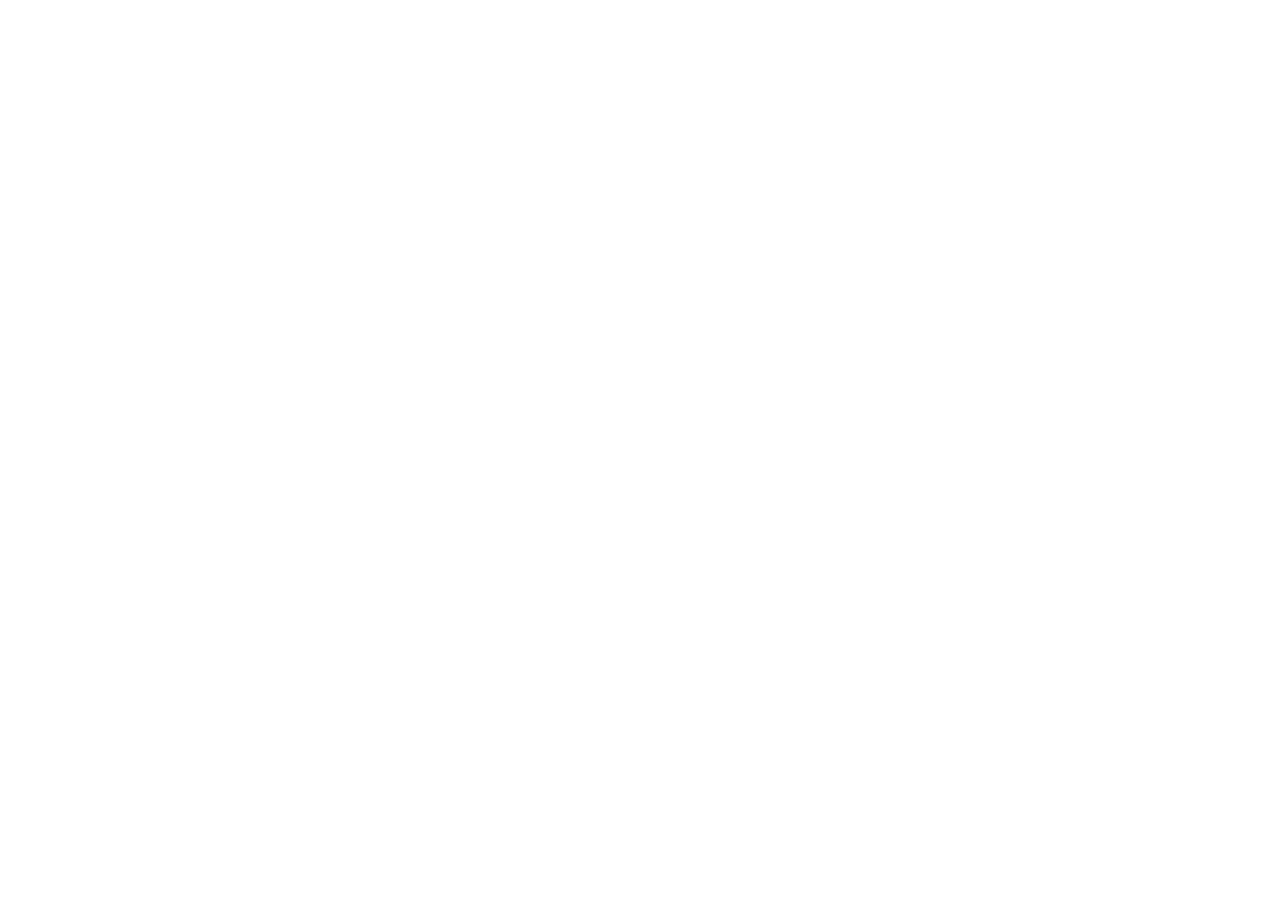
==== commit f0f4c92c: "chore: redirigir Simetra al sitio público en su dominio Redirect source: 36dc101bd40f548f089fc843e4d" ====
--- a/index.html
+++ b/index.html
@@ -1,112 +1,14 @@
 <!doctype html>
-<html lang="es-UY">
+<html lang="es">
 <head>
-  <meta charset="utf-8">
+  <meta charset="UTF-8">
   <meta name="viewport" content="width=device-width, initial-scale=1">
-  <meta name="referrer" content="strict-origin-when-cross-origin">
-  <meta name="theme-color" content="#173f44">
-  <meta name="description" content="Simetra: termografía deportiva para clubes, con cámara y servicio completo. Próximamente disponible. Contactanos para coordinar una muestra.">
-  <meta property="og:type" content="website">
-  <meta property="og:locale" content="es_UY">
-  <meta property="og:site_name" content="Simetra">
-  <meta property="og:title" content="Simetra — Termografía deportiva, información para tu equipo">
-  <meta property="og:description" content="Cámara térmica, plataforma e informes para tu club. Próximamente disponible. Coordiná una muestra y conocé Simetra.">
-  <title>Simetra — Termografía deportiva para tu equipo</title>
-  <link rel="icon" href="assets/favicon.svg" type="image/svg+xml">
-  <link rel="stylesheet" href="assets/styles.css?v=5969a134ebe4">
-  <script src="assets/contact-config.js?v=79442b6dc04f" defer></script>
-  <script src="assets/contact.js?v=7d7bbe63777e" defer></script>
+  <meta http-equiv="refresh" content="0; url=https://simetra.com.uy/">
+  <link rel="canonical" href="https://simetra.com.uy/">
+  <meta name="robots" content="noindex">
+  <title>Simetra</title>
 </head>
 <body>
-  <a class="skip-link" href="#contenido">Saltar al contenido</a>
-  <header class="site-header">
-    <div class="container header-inner">
-      <a class="brand" href="#inicio" aria-label="Simetra, inicio"><img src="assets/brand/logo-dark.svg" width="176" height="44" alt="Simetra"></a>
-      <nav class="main-nav" aria-label="Navegación principal"><a href="#plataforma">La plataforma</a><a href="#proceso">Cómo funciona</a><a href="#clubes">Para clubes</a><a href="#contacto">Contacto</a></nav>
-      <a class="button button-small" href="#contacto">Pedí una muestra <span aria-hidden="true">↗</span></a>
-    </div>
-  </header>
-  <main id="contenido">
-    <section class="hero" id="inicio" aria-labelledby="titulo">
-      <div class="container">
-        <p class="eyebrow"><span aria-hidden="true"></span> Próximamente disponible para clubes</p>
-        <h1 id="titulo">Termografía deportiva.<br> <span>Información para tu equipo.</span></h1>
-        <p class="hero-lead">Nosotros llevamos la cámara térmica y todo lo necesario para la evaluación. Simetra reúne imágenes, comparaciones e informes para acompañar el trabajo de los profesionales de tu club.</p>
-        <div class="hero-actions"><a class="button" href="#contacto">Coordiná una muestra <span aria-hidden="true">↗</span></a><a class="text-link" href="#proceso">Así funciona <span aria-hidden="true">↓</span></a></div>
-        <figure class="product-preview" aria-labelledby="preview-caption">
-          <div class="app-bar"><img src="assets/brand/logo-dark.svg" alt="" width="115" height="29"><span>Evaluación termográfica</span><span class="app-badge">Revisión profesional</span></div>
-          <div class="app-content">
-            <div class="thermal-view avatar-view"><div class="view-label"><span>Vista por regiones</span><span>Vista anterior</span></div><picture class="avatar-picture"><source type="image/webp" srcset="assets/imagery/avatar-informe-480.webp 480w, assets/imagery/avatar-informe-960.webp 960w" sizes="(max-width: 540px) 150px, 230px"><img src="assets/imagery/avatar-informe.png" width="1000" height="1500" decoding="async" alt="Avatar frontal de la aplicación ThermoUY con regiones de ambos lados coloreadas. Ejemplo con datos sintéticos."></picture><div class="thermal-key"><span>Colores ilustrativos · Sin homologación anatómica</span></div></div>
-            <div class="analysis-view">
-              <div class="analysis-heading"><span class="mini-label">Lectura por región</span><h2>Los dos lados.<br> Una misma evaluación.</h2><p>Temperatura de cada región y diferencia entre ambos lados.</p></div>
-              <div class="comparison-table"><table><caption>Datos sintéticos · Diferencia: izquierda menos derecha</caption><thead><tr><th scope="col">Región</th><th scope="col">Izq. (°C)</th><th scope="col">Der. (°C)</th><th scope="col">Diferencia</th></tr></thead><tbody><tr><th scope="row">Pectoral</th><td>34,2°</td><td>34,0°</td><td><span>+0,2 °C</span></td></tr><tr><th scope="row">Abdomen superior</th><td>33,9°</td><td>34,1°</td><td><span>−0,2 °C</span></td></tr><tr><th scope="row">Abdomen inferior</th><td>33,6°</td><td>33,2°</td><td><span>+0,4 °C</span></td></tr></tbody></table></div>
-              <div class="report-preview"><svg viewBox="0 0 24 24" fill="none" aria-hidden="true"><path d="M7 3h7l4 4v14H5V3h2Zm7 0v5h4M8 12h7m-7 4h7" stroke="currentColor" stroke-width="1.5" stroke-linecap="round" stroke-linejoin="round"/></svg><div><strong>La evaluación, documentada.</strong><span>Informe PDF para la revisión profesional.</span></div><span class="file-type">PDF</span></div>
-            </div>
-          </div>
-          <figcaption id="preview-caption"><span><span class="caption-dot" aria-hidden="true"></span> Representación ilustrativa del flujo de trabajo</span><span>Datos ficticios · Sin interpretación clínica</span></figcaption>
-        </figure>
-        <div class="audience-strip"><span>Pensado para</span><ul><li>Clubes deportivos</li><li>Medicina del deporte</li><li>Fisioterapia</li></ul><span class="origin">Desarrollado en Uruguay <span aria-hidden="true">↗</span></span></div>
-      </div>
-    </section>
-    <section class="section" id="plataforma" aria-labelledby="plataforma-titulo">
-      <div class="container">
-        <div class="section-heading"><p class="eyebrow">La plataforma</p><h2 id="plataforma-titulo">Cada evaluación,<br> <span>con su contexto.</span></h2><p>De la imagen al informe, Simetra reúne la información para que tu equipo pueda revisarla y documentarla.</p></div>
-        <div class="feature-grid">
-          <article><div class="feature-icon" aria-hidden="true"><svg viewBox="0 0 32 32" fill="none"><rect x="5" y="7" width="22" height="20" rx="3"/><path d="M10 4v6m12-6v6M5 14h22m-16 5h4m3 0h3m-10 4h4"/></svg></div><h3>Deportistas y sesiones,<br> en orden.</h3><p>Identificá a cada deportista y registrá evaluaciones con fecha, protocolo y notas. Las imágenes quedan vinculadas a su sesión.</p><span class="feature-detail">Identificación · Sesiones · Termogramas</span></article>
-          <article><div class="feature-icon" aria-hidden="true"><svg viewBox="0 0 32 32" fill="none"><path d="M16 4v24M5 10h6v14H5zm16-4h6v18h-6M3 28h26"/></svg></div><h3>Comparaciones<br> que se pueden revisar.</h3><p>Consultá temperaturas por región, contrastá izquierda y derecha y revisá sus diferencias. También se muestran los límites de los datos disponibles.</p><span class="feature-detail">Regiones · Temperaturas · Asimetrías</span></article>
-          <article><div class="feature-icon" aria-hidden="true"><svg viewBox="0 0 32 32" fill="none"><path d="M8 4h11l6 6v18H7V4h1Zm10 0v7h7M11 16h10m-10 5h7"/></svg></div><h3>Un informe.<br> Una referencia clara.</h3><p>Descargá un PDF para la revisión profesional, con las mediciones y la referencia del análisis. La evaluación conserva su trazabilidad.</p><span class="feature-detail">Informe PDF · Fecha · Referencias</span></article>
-        </div>
-      </div>
-    </section>
-    <section class="explanation" aria-labelledby="termografia-titulo">
-      <div class="container explanation-grid">
-        <div class="explanation-copy"><p class="eyebrow">La información detrás de la imagen</p><h2 id="termografia-titulo">¿Qué aporta<br> la termografía?</h2><p class="explanation-lead">Una cámara térmica permite observar la distribución de temperatura en la superficie de la piel.</p><p>Simetra ayuda a organizar esa información y visualizar asimetrías entre regiones de ambos lados del cuerpo. Su interpretación se realiza junto al contexto de la evaluación profesional.</p><div class="scope-note"><span aria-hidden="true">＋</span><p>Es una herramienta de apoyo. No diagnostica ni previene lesiones y no reemplaza el criterio profesional.</p></div></div>
-        <figure class="thermal-scene"><picture><source type="image/webp" srcset="assets/imagery/termografia-deportiva-480.webp 480w, assets/imagery/termografia-deportiva-960.webp 960w" sizes="(max-width: 760px) calc(100vw - 40px), 550px"><img src="assets/imagery/termografia-deportiva.png" width="1672" height="941" loading="lazy" decoding="async" alt="Ilustración de un deportista con colores térmicos y regiones señaladas en el torso y los brazos."></picture><figcaption>Ilustración generada con IA. No es un termograma para medición.</figcaption></figure>
-      </div>
-    </section>
-    <section class="section" id="proceso" aria-labelledby="proceso-titulo">
-      <div class="container">
-        <div class="section-heading centered"><p class="eyebrow">Cómo funciona</p><h2 id="proceso-titulo">Un recorrido simple.<br> <span>El profesional, siempre presente.</span></h2></div>
-        <ol class="steps">
-          <li><figure class="step-visual step-visual--capture"><picture><source type="image/webp" srcset="assets/imagery/regiones-termicas-480.webp 480w, assets/imagery/regiones-termicas-960.webp 960w" sizes="240px"><img src="assets/imagery/regiones-termicas.png" width="1122" height="1402" loading="lazy" decoding="async" alt="Ilustración térmica de la vista anterior de un deportista, con catorce zonas aproximadas numeradas."></picture><figcaption>Imagen ilustrativa</figcaption></figure><span class="step-number" aria-hidden="true">01</span><h3>Llevamos el equipo.</h3><p>Nosotros proporcionamos la cámara térmica y coordinamos con tu club las condiciones para realizar la captura.</p></li>
-          <li><figure class="step-visual step-visual--avatar"><picture class="avatar-picture"><source type="image/webp" srcset="assets/imagery/avatar-regiones-480.webp 480w, assets/imagery/avatar-regiones-960.webp 960w" sizes="190px"><img src="assets/imagery/avatar-regiones.png" width="1000" height="1500" loading="lazy" decoding="async" alt="Avatar frontal de ThermoUY con las regiones candidatas del torso y los brazos destacadas en turquesa."></picture><figcaption>Regiones en el avatar</figcaption></figure><span class="step-number" aria-hidden="true">02</span><h3>Organizamos la información.</h3><p>Reunimos las imágenes por sesión y región para consultar temperaturas y comparar ambos lados del cuerpo.</p></li>
-          <li><figure class="step-visual step-visual--report"><div class="report-sheet"><span>Informe de evaluación</span><picture class="avatar-picture"><source type="image/webp" srcset="assets/imagery/avatar-informe-480.webp 480w, assets/imagery/avatar-informe-960.webp 960w" sizes="(max-width: 540px) 150px, 230px"><img src="assets/imagery/avatar-informe.png" width="1000" height="1500" loading="lazy" decoding="async" alt="Avatar de ThermoUY utilizado en el ejemplo de informe de la presentación, con colores basados en datos sintéticos."></picture><span>Ejemplo con datos sintéticos</span></div><figcaption>Revisión e informe</figcaption></figure><span class="step-number" aria-hidden="true">03</span><h3>Compartimos el informe.</h3><p>Tu equipo profesional recibe un informe en PDF para revisar los resultados junto al contexto de cada evaluación.</p></li>
-        </ol>
-        <p class="imagery-note">Imágenes de la presentación de Simetra: ilustraciones con IA y ejemplos con datos sintéticos. No permiten medir temperaturas. El avatar representa regiones de forma ilustrativa, sin homologación anatómica.</p>
-      </div>
-    </section>
-    <section class="club-section" id="clubes" aria-labelledby="clubes-titulo"><div class="container club-grid"><div><p class="eyebrow">Una propuesta para tu club</p><h2 id="clubes-titulo">La tecnología suma.<br> <span>Tu equipo le da sentido.</span></h2><p>Cámara térmica, plataforma e informes en una misma propuesta. Nosotros aportamos el equipo y coordinamos con tu club cada paso del servicio.</p><a class="text-link" href="#contacto">Coordiná una muestra para tu club <span aria-hidden="true">↗</span></a></div><div class="club-topics"><article><span aria-hidden="true">01</span><div><h3>El equipo, incluido.</h3><p>La cámara térmica y los recursos para realizar la evaluación son parte de nuestra propuesta.</p></div></article><article><span aria-hidden="true">02</span><div><h3>Una lectura con contexto.</h3><p>Mediciones disponibles, condiciones de captura y límites de interpretación.</p></div></article><article><span aria-hidden="true">03</span><div><h3>Un registro para consultar.</h3><p>Sesiones e informes que documentan cada evaluación termográfica.</p></div></article></div></div></section>
-    <section class="section faq-section" id="preguntas" aria-labelledby="faq-titulo"><div class="container faq-grid"><div><p class="eyebrow">Preguntas frecuentes</p><h2 id="faq-titulo">Lo esencial,<br> <span>antes de empezar.</span></h2></div><div class="faq-list">
-      <details><summary>¿Necesito comprar una cámara térmica?<span aria-hidden="true">+</span></summary><p>No. Nosotros proporcionamos la cámara térmica y todo lo necesario para realizar la evaluación. Simetra ofrece el servicio completo, con la plataforma y los informes para tu equipo profesional.</p></details>
-      <details><summary>¿Qué información puedo consultar?<span aria-hidden="true">+</span></summary><p>Sesiones con sus imágenes, temperaturas por región, comparaciones bilaterales disponibles e informes en PDF. El análisis también informa limitaciones de confiabilidad o regiones que no pudieron compararse.</p></details>
-      <details><summary>¿Simetra diagnostica o previene lesiones?<span aria-hidden="true">+</span></summary><p>No. Es una herramienta de apoyo para evaluación termográfica. La información debe ser interpretada por el profesional a cargo y no sustituye una evaluación médica o fisioterapéutica.</p></details>
-      <details><summary>¿Ya está disponible para mi club?<span aria-hidden="true">+</span></summary><p>Simetra estará disponible próximamente. Ya podés contactarnos para coordinar una muestra, conocer cómo funciona y conversar sobre la propuesta para tu club.</p></details>
-    </div></div></section>
-    <section class="contact-section" id="contacto" aria-labelledby="contacto-titulo">
-      <span id="presentacion" class="anchor-alias" aria-hidden="true"></span>
-      <div class="container contact-grid">
-        <div class="contact-copy"><p class="eyebrow">Contacto</p><h2 id="contacto-titulo">Coordinemos<br> una muestra.</h2><p id="form-intro">Conocé cómo funciona Simetra y qué puede aportar al trabajo de tu club. Contactanos para coordinar una muestra con tu equipo.</p>
-          <div class="contact-details"><a href="tel:+59891694978"><span>Llamanos</span><strong>091 694 978</strong><i aria-hidden="true">↗</i></a></div>
-          <p class="contact-note">Próximamente disponible. Ya podés conocer nuestra propuesta.</p>
-        </div>
-        <form id="contact-form" class="contact-form" method="POST" accept-charset="UTF-8" aria-describedby="form-intro form-privacy">
-          <h3 class="form-heading">Contacto por correo</h3>
-          <p class="field-help">Dejanos tu consulta. Te responderemos a la brevedad.</p>
-          <div id="contact-fallback" class="contact-fallback" role="note"><p>El envío por este formulario no está disponible por el momento. Podés llamarnos al <a href="tel:+59891694978">091 694 978</a>.</p></div>
-          <fieldset id="contact-fields" disabled aria-label="Datos de tu consulta">
-          <div hidden aria-hidden="true"><label for="website-field">Dejar este campo vacío</label><input id="website-field" type="text" name="website" tabindex="-1" autocomplete="off"></div>
-          <div class="form-row"><div class="form-field"><label for="contact-name">Nombre <span>(obligatorio)</span></label><input id="contact-name" name="name" type="text" autocomplete="name" maxlength="120" required placeholder="Tu nombre"></div><div class="form-field"><label for="contact-email">Correo electrónico <span>(obligatorio)</span></label><input id="contact-email" name="email" type="email" autocomplete="email" maxlength="254" required placeholder="tu@correo.com"></div></div>
-          <div class="form-field"><label for="contact-club">Club o institución <span>(opcional)</span></label><input id="contact-club" name="club" type="text" autocomplete="organization" maxlength="160" placeholder="Nombre de tu club o institución"></div>
-          <div class="form-field"><label for="contact-message">Consulta <span>(obligatoria)</span></label><textarea id="contact-message" name="message" rows="5" minlength="10" maxlength="3000" required placeholder="¿Cómo podemos ayudarte?" aria-describedby="message-help"></textarea><p id="message-help" class="field-help">Consulta comercial, de 10 a 3000 caracteres. No incluyas datos de salud ni información de deportistas.</p></div>
-          <p id="form-privacy" class="form-privacy">Utilizaremos tus datos para responderte. El envío utiliza <a href="https://www.cloudflare.com/privacypolicy/" target="_blank" rel="noopener noreferrer">Cloudflare</a> y <a href="https://resend.com/legal/privacy-policy" target="_blank" rel="noopener noreferrer">Resend</a>.</p>
-          <div id="contact-challenge" aria-label="Verificación de seguridad"></div>
-          <button class="button contact-submit" type="submit">Enviar consulta <span aria-hidden="true">↗</span></button>
-          </fieldset>
-          <p id="form-status" class="field-help" role="status" aria-live="polite" hidden>Por el momento, podés contactarnos por teléfono al 091 694 978.</p>
-        </form>
-      </div>
-    </section>
-  </main>
-  <footer class="site-footer"><div class="container footer-inner"><a class="brand" href="#inicio" aria-label="Simetra, volver al inicio"><img src="assets/brand/logo-dark.svg" alt="Simetra" width="156" height="39"></a><p>Tecnología para la evaluación profesional.</p><a href="#preguntas">Alcance y preguntas <span aria-hidden="true">↗</span></a></div><div class="container footer-bottom"><span>Desarrollado en Uruguay</span><span>Simetra · Termografía deportiva</span></div></footer>
+  <main><h1>Simetra</h1><p><a href="https://simetra.com.uy/">Abrir el sitio de Simetra</a></p></main>
 </body>
 </html>
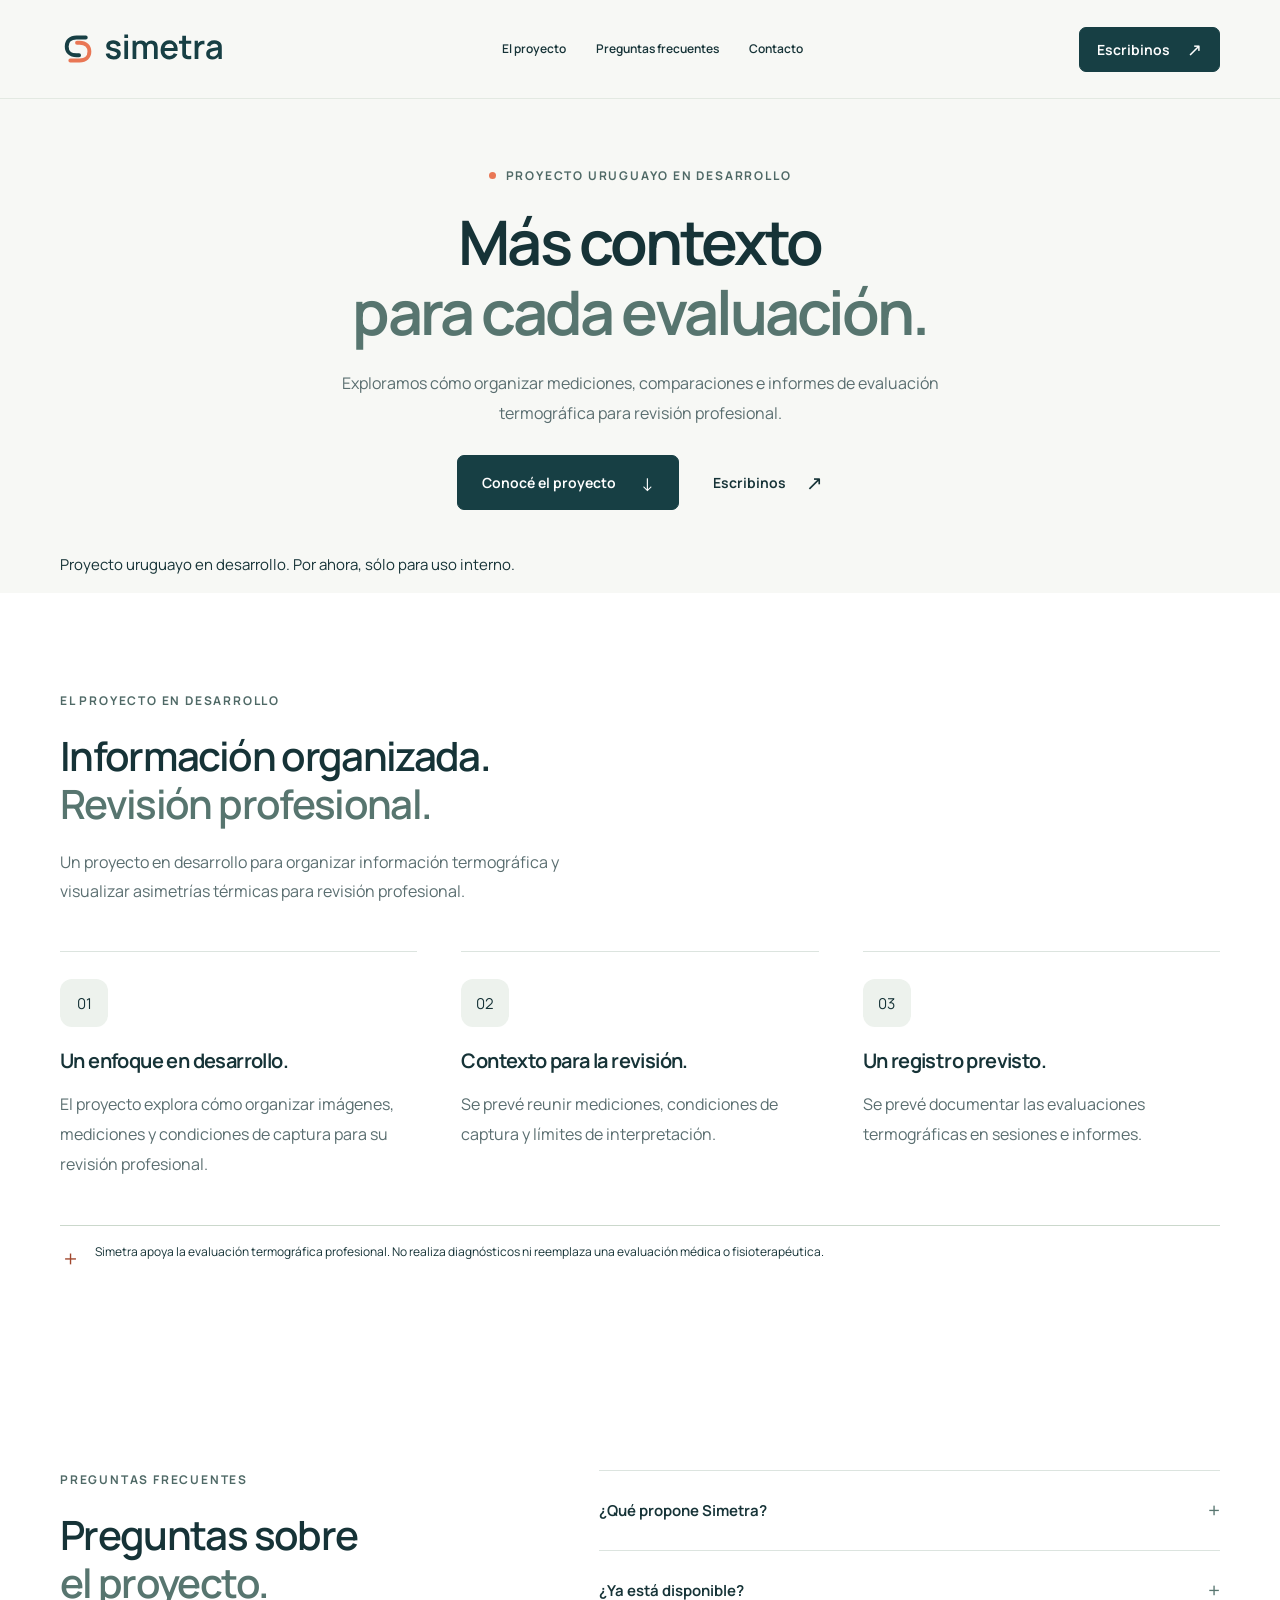
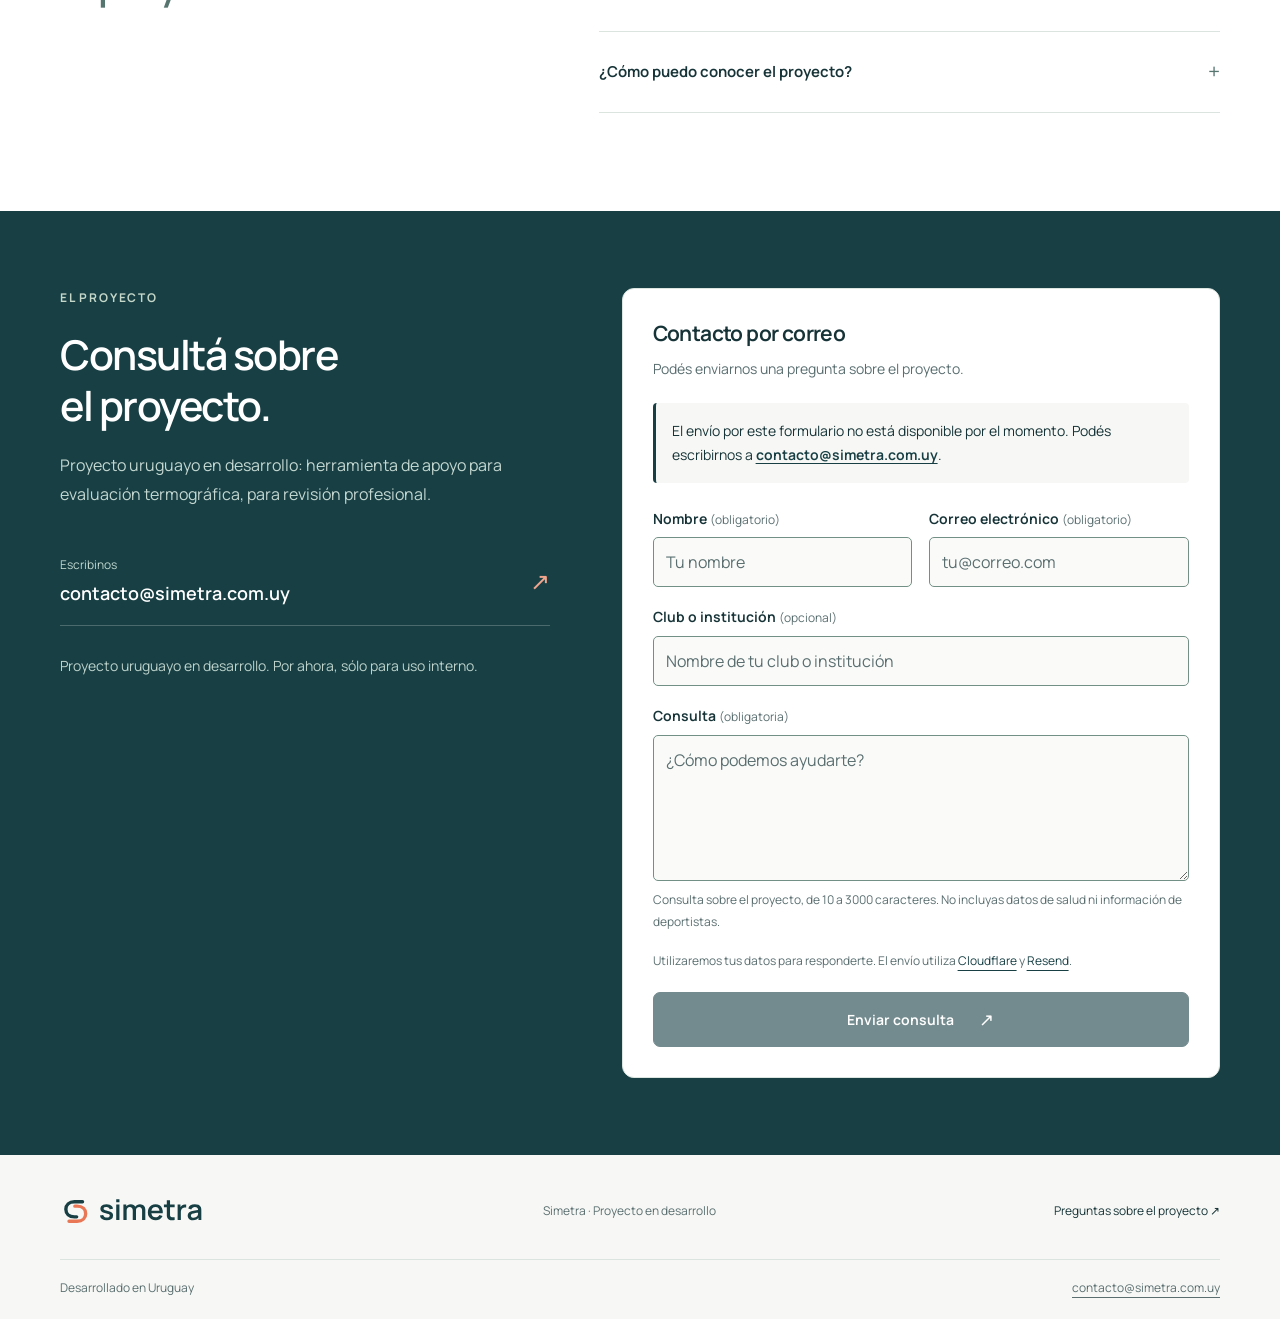
==== commit c55c1255: "fix(pages): alinear la copia pública con el proyecto en desarrollo Restaurar el contenido local desd" ====
--- a/index.html
+++ b/index.html
@@ -1,14 +1,87 @@
 <!doctype html>
-<html lang="es">
+<html lang="es-UY">
 <head>
-  <meta charset="UTF-8">
+  <meta charset="utf-8">
   <meta name="viewport" content="width=device-width, initial-scale=1">
-  <meta http-equiv="refresh" content="0; url=https://simetra.com.uy/">
-  <link rel="canonical" href="https://simetra.com.uy/">
-  <meta name="robots" content="noindex">
-  <title>Simetra</title>
+  <meta name="referrer" content="strict-origin-when-cross-origin">
+  <meta name="theme-color" content="#173f44">
+  <meta name="description" content="Proyecto uruguayo en desarrollo: herramienta de apoyo para evaluación termográfica, para revisión profesional. Conocé el proyecto Simetra.">
+  <meta property="og:type" content="website">
+  <meta property="og:locale" content="es_UY">
+  <meta property="og:site_name" content="Simetra">
+  <meta property="og:title" content="Simetra — Proyecto en desarrollo">
+  <meta property="og:description" content="Simetra: proyecto uruguayo en desarrollo para apoyar la evaluación termográfica profesional. Conocé el proyecto.">
+  <title>Simetra — Proyecto en desarrollo</title>
+  <link rel="icon" href="assets/favicon.svg" type="image/svg+xml">
+  <link rel="stylesheet" href="assets/styles.css?v=5969a134ebe4">
+  <script src="assets/contact-config.js?v=79442b6dc04f" defer></script>
+  <script src="assets/contact.js?v=7d7bbe63777e" defer></script>
 </head>
 <body>
-  <main><h1>Simetra</h1><p><a href="https://simetra.com.uy/">Abrir el sitio de Simetra</a></p></main>
+  <a class="skip-link" href="#contenido">Saltar al contenido</a>
+  <header class="site-header">
+    <div class="container header-inner">
+      <a class="brand" href="#inicio" aria-label="Simetra, inicio"><img src="assets/brand/logo-dark.svg" width="176" height="44" alt="Simetra"></a>
+      <nav class="main-nav" aria-label="Navegación principal"><a href="#proyecto">El proyecto</a><a href="#preguntas">Preguntas frecuentes</a><a href="#contacto">Contacto</a></nav>
+      <a class="button button-small" href="#contacto">Escribinos <span aria-hidden="true">↗</span></a>
+    </div>
+  </header>
+  <main id="contenido">
+    <section class="hero" id="inicio" aria-labelledby="titulo">
+      <div class="container">
+        <p class="eyebrow"><span aria-hidden="true"></span> Proyecto uruguayo en desarrollo</p>
+        <h1 id="titulo">Más contexto<br> <span>para cada evaluación.</span></h1>
+        <p class="hero-lead">Exploramos cómo organizar mediciones, comparaciones e informes de evaluación termográfica para revisión profesional.</p>
+        <div class="hero-actions"><a class="button" href="#proyecto">Conocé el proyecto <span aria-hidden="true">↓</span></a><a class="text-link" href="#contacto">Escribinos <span aria-hidden="true">↗</span></a></div>
+        <p>Proyecto uruguayo en desarrollo. Por ahora, sólo para uso interno.</p>
+      </div>
+    </section>
+    <section class="section" id="proyecto" aria-labelledby="proyecto-titulo">
+      <div class="container">
+        <div class="section-heading"><p class="eyebrow">El proyecto en desarrollo</p><h2 id="proyecto-titulo">Información organizada.<br> <span>Revisión profesional.</span></h2><p>Un proyecto en desarrollo para organizar información termográfica y visualizar asimetrías térmicas para revisión profesional.</p></div>
+        <div class="feature-grid">
+          <article><div class="feature-icon" aria-hidden="true">01</div><h3>Un enfoque en desarrollo.</h3><p>El proyecto explora cómo organizar imágenes, mediciones y condiciones de captura para su revisión profesional.</p></article>
+          <article><div class="feature-icon" aria-hidden="true">02</div><h3>Contexto para la revisión.</h3><p>Se prevé reunir mediciones, condiciones de captura y límites de interpretación.</p></article>
+          <article><div class="feature-icon" aria-hidden="true">03</div><h3>Un registro previsto.</h3><p>Se prevé documentar las evaluaciones termográficas en sesiones e informes.</p></article>
+        </div>
+        <div class="scope-note"><span aria-hidden="true">＋</span><p>Simetra apoya la evaluación termográfica profesional. No realiza diagnósticos ni reemplaza una evaluación médica o fisioterapéutica.</p></div>
+      </div>
+    </section>
+    <section class="section faq-section" id="preguntas" aria-labelledby="faq-titulo">
+      <div class="container faq-grid">
+        <div><p class="eyebrow">Preguntas frecuentes</p><h2 id="faq-titulo">Preguntas sobre<br> <span>el proyecto.</span></h2></div>
+        <div class="faq-list">
+          <details><summary>¿Qué propone Simetra?<span aria-hidden="true">+</span></summary><p>Una herramienta de apoyo para evaluación termográfica. El proyecto busca organizar temperaturas por región, comparaciones bilaterales e informes para revisión profesional.</p></details>
+          <details><summary>¿Ya está disponible?<span aria-hidden="true">+</span></summary><p>Simetra está en desarrollo. Por ahora, sólo para uso interno.</p></details>
+          <details><summary>¿Cómo puedo conocer el proyecto?<span aria-hidden="true">+</span></summary><p>En esta página podés conocer el enfoque. Si tenés alguna pregunta, podés escribirnos. <a class="text-link" href="#contacto">Escribinos</a></p></details>
+        </div>
+      </div>
+    </section>
+    <section class="contact-section" id="contacto" aria-labelledby="contacto-titulo">
+      <div class="container contact-grid">
+        <div class="contact-copy"><p class="eyebrow">El proyecto</p><h2 id="contacto-titulo">Consultá sobre<br> el proyecto.</h2><p id="form-intro">Proyecto uruguayo en desarrollo: herramienta de apoyo para evaluación termográfica, para revisión profesional.</p>
+          <div class="contact-details"><a href="mailto:contacto@simetra.com.uy"><span>Escribinos</span><strong>contacto@simetra.com.uy</strong><i aria-hidden="true">↗</i></a></div>
+          <p class="contact-note">Proyecto uruguayo en desarrollo. Por ahora, sólo para uso interno.</p>
+        </div>
+        <form id="contact-form" class="contact-form" method="POST" accept-charset="UTF-8" aria-describedby="form-intro form-privacy">
+          <h3 class="form-heading">Contacto por correo</h3>
+          <p class="field-help">Podés enviarnos una pregunta sobre el proyecto.</p>
+          <div id="contact-fallback" class="contact-fallback" role="note"><p>El envío por este formulario no está disponible por el momento. Podés escribirnos a <a href="mailto:contacto@simetra.com.uy" aria-label="Escribir a Simetra por correo: contacto@simetra.com.uy">contacto@simetra.com.uy</a>.</p></div>
+          <fieldset id="contact-fields" disabled aria-label="Datos de tu consulta">
+            <div hidden aria-hidden="true"><label for="website-field">Dejar este campo vacío</label><input id="website-field" type="text" name="website" tabindex="-1" autocomplete="off"></div>
+            <div class="form-row"><div class="form-field"><label for="contact-name">Nombre <span>(obligatorio)</span></label><input id="contact-name" name="name" type="text" autocomplete="name" maxlength="120" required placeholder="Tu nombre"></div><div class="form-field"><label for="contact-email">Correo electrónico <span>(obligatorio)</span></label><input id="contact-email" name="email" type="email" autocomplete="email" maxlength="254" required placeholder="tu@correo.com"></div></div>
+            <div class="form-field"><label for="contact-club">Club o institución <span>(opcional)</span></label><input id="contact-club" name="club" type="text" autocomplete="organization" maxlength="160" placeholder="Nombre de tu club o institución"></div>
+            <div class="form-field"><label for="contact-message">Consulta <span>(obligatoria)</span></label><textarea id="contact-message" name="message" rows="5" minlength="10" maxlength="3000" required placeholder="¿Cómo podemos ayudarte?" aria-describedby="message-help"></textarea><p id="message-help" class="field-help">Consulta sobre el proyecto, de 10 a 3000 caracteres. No incluyas datos de salud ni información de deportistas.</p></div>
+            <!-- TODO (aviso pendiente de abogado): https://github.com/ThermoUY/thermouy-platform/issues/1333. Conservar el aviso actual hasta recibir el texto final revisado. -->
+            <p id="form-privacy" class="form-privacy">Utilizaremos tus datos para responderte. El envío utiliza <a href="https://www.cloudflare.com/privacypolicy/" target="_blank" rel="noopener noreferrer">Cloudflare</a> y <a href="https://resend.com/legal/privacy-policy" target="_blank" rel="noopener noreferrer">Resend</a>.</p>
+            <div id="contact-challenge" aria-label="Verificación de seguridad"></div>
+            <button class="button contact-submit" type="submit">Enviar consulta <span aria-hidden="true">↗</span></button>
+          </fieldset>
+          <p id="form-status" class="field-help" role="status" aria-live="polite" hidden>Por el momento, podés escribirnos a contacto@simetra.com.uy.</p>
+        </form>
+      </div>
+    </section>
+  </main>
+  <footer class="site-footer"><div class="container footer-inner"><a class="brand" href="#inicio" aria-label="Simetra, volver al inicio"><img src="assets/brand/logo-dark.svg" alt="Simetra" width="156" height="39"></a><p>Simetra · Proyecto en desarrollo</p><a href="#preguntas">Preguntas sobre el proyecto <span aria-hidden="true">↗</span></a></div><div class="container footer-bottom"><span>Desarrollado en Uruguay</span><a href="mailto:contacto@simetra.com.uy">contacto@simetra.com.uy</a></div></footer>
 </body>
 </html>
--- a/assets/styles.css
+++ b/assets/styles.css
@@ -0,0 +1,249 @@
+@font-face{font-family:Manrope;src:url('fonts/Manrope-Variable.ttf') format('truetype');font-weight:200 800;font-display:swap}
+:root{color-scheme:light;--ink:#163337;--teal:#173f44;--sage:#57756f;--coral:#e97755;--paper:#f7f8f5;--muted:#5a6e70;--line:#dce4df;--soft:#ecf1ec}
+*{box-sizing:border-box}
+html{scroll-behavior:smooth;scroll-padding-top:90px}
+body{margin:0;background:#fff;color:var(--ink);font-family:Manrope,"Helvetica Neue",Arial,sans-serif;-webkit-font-smoothing:antialiased;font-size:15px;line-height:1.7}
+img,svg{display:block;max-width:100%}
+a{color:inherit;text-underline-offset:5px}
+a:focus-visible,summary:focus-visible{outline:3px solid #bd4d2d;outline-offset:5px;border-radius:3px}
+::selection{background:#f7c7b6;color:var(--ink)}
+.container{width:min(1160px,calc(100% - 80px));margin-inline:auto}
+.skip-link{position:absolute;top:-100px;left:20px;z-index:20;background:var(--teal);color:white;padding:12px 20px}
+.skip-link:focus{top:12px}
+.site-header{background:var(--paper);border-bottom:1px solid #e3e9e2}
+.header-inner{display:flex;align-items:center;justify-content:space-between;gap:30px;min-height:98px}
+.brand{display:inline-flex;flex-shrink:0;text-decoration:none}
+.brand img{width:166px;height:auto}
+.main-nav{display:flex;align-items:center;gap:30px;font-size:12px;font-weight:600}
+.main-nav a{text-decoration:none}
+.main-nav a:hover,.footer-inner>a:last-child:hover{color:#ab4229}
+.button{display:inline-flex;align-items:center;justify-content:center;gap:25px;background:var(--teal);color:white;padding:16px 24px;border:1px solid var(--teal);border-radius:7px;font-size:13px;font-weight:650;text-decoration:none;line-height:1.5;transition:background .15s}
+.button:hover{background:#28595d}
+.button span{font-size:18px;line-height:1;font-weight:400}
+.button-small{padding:11px 17px;font-size:12px;gap:17px}
+.text-link{display:inline-flex;gap:20px;align-items:center;text-decoration:none;font-size:13px;font-weight:650}
+.text-link:hover{text-decoration:underline}
+.text-link span{font-size:20px;font-weight:400}
+.hero{padding:67px 0 0;background:var(--paper);overflow:hidden}
+.hero>.container>.eyebrow{text-align:center;justify-content:center}
+.eyebrow{font-size:12px;font-weight:700;letter-spacing:1.8px;line-height:1.6;text-transform:uppercase;margin:0 0 22px;color:#4f6966;display:flex;align-items:center;gap:10px}
+.eyebrow>span{width:7px;height:7px;display:block;border-radius:50%;background:var(--coral)}
+h1{font-size:clamp(40px,4.8vw,66px);line-height:1.13;letter-spacing:-2.9px;font-weight:650;text-align:center;margin:0 auto 23px;max-width:1040px}
+h1>span{color:var(--sage)}
+.hero-lead{max-width:670px;margin:0 auto;color:var(--muted);text-align:center;font-size:16px;line-height:1.85}
+.hero-actions{display:flex;align-items:center;justify-content:center;gap:34px;margin:27px 0 42px}
+.product-preview{max-width:1000px;margin:0 auto;border:1px solid #d5dfd8;border-radius:14px;background:white;box-shadow:0 18px 70px #173f4410;overflow:hidden}
+.app-bar{display:flex;align-items:center;gap:25px;min-height:61px;padding:14px 26px;border-bottom:1px solid var(--line);font-size:12px;color:var(--muted)}
+.app-bar img{width:105px;height:auto;margin-right:auto}
+.app-badge{padding:4px 10px;background:#edf2ed;color:#43665a;border-radius:4px;font-size:12px}
+.app-content{display:grid;grid-template-columns:36% 64%;min-width:0}
+.thermal-view{background:#15363d;position:relative;color:#d4e5df;overflow:hidden}
+.view-label{display:flex;justify-content:space-between;gap:10px;padding:20px 24px;font-size:12px}
+.view-label span:last-child{color:#aecac5}
+.thermal-view>.avatar-picture{width:100%;height:330px;object-fit:contain;margin-top:-4px}
+.thermal-key{display:flex;align-items:center;justify-content:center;gap:14px;font-size:12px;padding:14px 8px 21px;color:#aac5c1}
+.thermal-key i{width:78px;height:4px;background:linear-gradient(90deg,#3c788a,#e97755,#ffdf9a);border-radius:5px}
+.analysis-view{padding:27px 33px 25px;min-width:0}
+.mini-label{font-size:12px;letter-spacing:1.6px;text-transform:uppercase;font-weight:700;color:var(--sage)}
+.analysis-heading h2{font-size:25px;letter-spacing:-.7px;line-height:1.3;margin:8px 0 10px;font-weight:650}
+.analysis-heading p{font-size:12px;color:var(--muted);margin:0}
+.comparison-table{margin-top:20px}
+table{width:100%;border-collapse:collapse;font-size:12px;text-align:left;font-variant-numeric:tabular-nums}
+caption{text-align:left;color:var(--muted);font-size:12px;padding-bottom:8px}
+th,td{padding:10px 7px;border-bottom:1px solid #e9eeeb}
+th:first-child,td:first-child{padding-left:0}
+thead th{color:var(--muted);font-weight:500;font-size:12px}
+tbody th{font-weight:550}
+td:last-child{text-align:right;padding-right:0}
+thead th:last-child{text-align:right;padding-right:0}
+td span{display:inline-block;border-radius:4px;background:#edf3ee;padding:3px 8px;font-weight:650;white-space:nowrap}
+.report-preview{margin-top:23px;display:flex;align-items:center;gap:12px;background:var(--paper);border:1px solid #e7ece7;padding:12px;border-radius:6px}
+.report-preview>svg{width:26px;height:26px;color:var(--sage);flex-shrink:0}
+.report-preview strong{font-size:12px;font-weight:700;display:block}
+.report-preview div>span{font-size:12px;line-height:1.5;color:var(--muted);display:block;margin-top:2px}
+.file-type{margin-left:auto;font-size:12px;letter-spacing:1px;color:#a84c32;border:1px solid #e8c9bd;padding:3px 5px;border-radius:3px}
+.product-preview figcaption{display:flex;justify-content:space-between;gap:12px;flex-wrap:wrap;background:#fafbf9;border-top:1px solid var(--line);padding:11px 22px;font-size:12px;color:#58706a;line-height:1.5}
+.product-preview figcaption>span:first-child{display:flex;align-items:center;gap:7px}
+.caption-dot{display:block;width:5px;height:5px;background:var(--coral);border-radius:50%}
+.audience-strip{display:flex;align-items:center;justify-content:space-between;gap:24px;padding:30px 0;font-size:12px;color:var(--muted)}
+.audience-strip>span:first-child{color:var(--sage)}
+.audience-strip ul{display:flex;gap:33px;list-style:none;margin:0;padding:0;color:var(--ink);font-size:12px;font-weight:600}
+.origin{margin-left:auto;white-space:nowrap}
+.origin span{color:#ac4b31;margin-left:5px}
+.section{padding:98px 0}
+.section-heading{max-width:640px;margin-bottom:46px}
+h2{font-size:clamp(31px,3.15vw,43px);line-height:1.19;font-weight:600;letter-spacing:-1.65px;margin:0 0 20px}
+h2>span{color:var(--sage)}
+.section-heading>p:last-child{font-size:15px;color:var(--muted);max-width:540px;margin:0;line-height:1.8}
+.feature-grid{display:grid;grid-template-columns:repeat(3,1fr);gap:44px}
+.feature-grid article{border-top:1px solid var(--line);padding-top:27px}
+.feature-icon{display:flex;align-items:center;justify-content:center;width:48px;height:48px;background:#edf2ed;border-radius:12px;margin-bottom:20px}
+.feature-icon svg{width:26px;height:26px;stroke:var(--teal);stroke-width:1.5;stroke-linecap:round;stroke-linejoin:round}
+h3{font-size:20px;line-height:1.4;letter-spacing:-.6px;font-weight:650;margin:0 0 15px}
+.feature-grid p{font-size:13px;color:var(--muted);line-height:1.85;margin:0 0 23px}
+.feature-detail{font-size:12px;color:#47645f;letter-spacing:.25px}
+.explanation{padding:61px 0;background:#ecf1ec;border-block:1px solid #e2e9e0}
+.explanation-grid{display:grid;grid-template-columns:1fr 1.22fr;gap:90px;align-items:start}
+.explanation h2{margin-bottom:0}
+.explanation p:not(.eyebrow){font-size:13px;line-height:1.85;color:var(--muted);margin:14px 0 0}
+.explanation .explanation-lead{font-size:21px!important;line-height:1.6!important;letter-spacing:-.5px;color:var(--ink)!important;margin:0!important}
+.scope-note{display:flex;align-items:flex-start;gap:14px;border-top:1px solid #cbd8cc;margin-top:23px;padding-top:16px}
+.scope-note>span{color:#a0472d;font-size:21px;line-height:1.5}
+.scope-note p{margin:0!important;font-size:12px!important}
+.centered{max-width:850px;margin-inline:auto;text-align:center;margin-bottom:48px}
+.centered .eyebrow{justify-content:center}
+.steps{list-style:none;padding:0;margin:0;display:grid;grid-template-columns:repeat(3,1fr);gap:48px}
+.step-number{display:block;font-size:12px;font-weight:650;color:#ac4b31;border-bottom:1px solid var(--line);padding-bottom:19px;margin-bottom:25px}
+.steps h3{font-size:19px}
+.steps p{font-size:13px;color:var(--muted);margin:0;line-height:1.85}
+.club-section{padding:76px 0;background:#fbf0e8;border-block:1px solid #f3e5da}
+.club-grid{display:grid;grid-template-columns:1.07fr 1fr;gap:90px;align-items:center}
+.club-grid h2{font-size:39px}
+.club-grid>div>p:not(.eyebrow){font-size:14px;line-height:1.85;color:#655f54;max-width:470px;margin:0 0 23px}
+.club-grid h2>span{color:#966044}
+.club-grid .eyebrow{color:#8a5038}
+.club-topics article{display:flex;gap:24px;padding:25px 0;border-bottom:1px solid #e5d7ca}
+.club-topics article:first-child{padding-top:0}
+.club-topics article:last-child{padding-bottom:0;border:0}
+.club-topics article>span{font-size:12px;color:#8a5038;padding-top:5px}
+.club-topics h3{font-size:17px;margin-bottom:7px}
+.club-topics p{font-size:12px;color:#706659;margin:0;line-height:1.8}
+.faq-grid{display:grid;grid-template-columns:.85fr 1.15fr;gap:80px}
+.faq-list{border-top:1px solid var(--line)}
+.faq-list details{border-bottom:1px solid var(--line)}
+.faq-list summary{position:relative;display:flex;align-items:center;justify-content:space-between;gap:20px;list-style:none;cursor:pointer;font-size:13px;font-weight:650;padding:23px 0;line-height:1.6}
+.faq-list summary::-webkit-details-marker{display:none}
+.faq-list summary>span{font-size:21px;color:var(--sage);font-weight:400;flex-shrink:0;transition:transform .15s}
+.faq-list details[open] summary>span{transform:rotate(45deg)}
+.faq-list details>p{font-size:12px;line-height:1.85;color:var(--muted);margin:0;padding:0 35px 23px 0}
+.contact-section{padding:77px 0;background:var(--teal);color:#fff;position:relative}
+.contact-grid{display:grid;grid-template-columns:1.1fr .9fr;gap:80px;align-items:center}
+.contact-section .eyebrow{color:#c5d7c9}
+.contact-section h2{font-size:41px;line-height:1.25;letter-spacing:-1.5px;max-width:590px}
+.contact-grid>div>p:not(.eyebrow){font-size:13px;color:#c4d7d1;line-height:1.8;max-width:475px;margin:0}
+.contact-grid .contact-route{border-left:2px solid #ed967a;padding-left:17px;margin-top:25px!important;font-size:12px!important;color:#edf3ef!important}
+.demo-agenda{padding:31px 33px;border:1px solid #537273;border-radius:9px;background:#ffffff04}
+.demo-agenda .mini-label{color:#c9d8d2}
+.demo-agenda ul{list-style:none;margin:20px 0 0;padding:0}
+.demo-agenda li{display:flex;gap:20px;font-size:12px;padding:15px 0;border-top:1px solid #42666a}
+.demo-agenda li>span{color:#eea087}
+.site-footer{background:var(--paper);padding:37px 0 20px}
+.footer-inner{display:flex;align-items:center;justify-content:space-between;gap:25px;padding-bottom:28px}
+.footer-inner .brand img{width:145px}
+.footer-inner p{font-size:12px;color:var(--muted);margin:0}
+.footer-inner>a:last-child{font-size:12px;text-decoration:none}
+.footer-bottom{border-top:1px solid var(--line);padding-top:18px;display:flex;justify-content:space-between;gap:20px;font-size:12px;color:var(--muted)}
+@media(min-width:1600px){.hero{padding-top:78px}}
+@media(max-width:1000px){.container{width:calc(100% - 56px)}.main-nav{gap:20px;font-size:12px}.header-inner{gap:20px}.brand img{width:147px}.analysis-view{padding:24px}.feature-grid{gap:27px}.explanation-grid,.club-grid,.faq-grid,.contact-grid{gap:45px}.audience-strip{gap:16px}.audience-strip ul{gap:20px}.origin{display:none}.club-grid h2{font-size:35px}.contact-section h2{font-size:36px}}
+@media(max-width:760px){.container{width:calc(100% - 40px)}.header-inner{min-height:82px}.main-nav{display:none}.brand img{width:146px}.hero{padding-top:48px}h1{font-size:47px;letter-spacing:-2px;line-height:1.17}.hero-lead{font-size:14px;max-width:550px}.hero-actions{margin-bottom:34px;gap:27px}.app-content{grid-template-columns:36% 64%}.app-bar{padding:13px 18px;gap:15px}.app-bar>span:not(.app-badge){display:none}.analysis-view{padding:22px 20px}.analysis-heading h2{font-size:22px}.analysis-heading p{font-size:12px}.thermal-view>.avatar-picture{height:324px}.view-label{flex-direction:column;padding:15px 16px;gap:3px}.thermal-key{padding:12px;flex-direction:column;gap:7px}.report-preview{gap:8px;padding:9px}.file-type{display:none}table{font-size:12px}th,td{padding:9px 5px}.product-preview figcaption{padding-inline:16px;font-size:12px}.audience-strip{justify-content:center;flex-wrap:wrap;padding-block:24px;gap:9px 17px}.audience-strip ul{gap:24px}.section{padding:66px 0}.section-heading{margin-bottom:32px}.feature-grid{gap:26px}.feature-grid h3{font-size:17px}.feature-grid p{font-size:12px}.feature-detail{font-size:12px}.explanation-grid{gap:35px;grid-template-columns:.85fr 1.15fr}.explanation .explanation-lead{font-size:18px!important}.steps{gap:28px}.steps h3{font-size:17px}.steps p{font-size:12px}.club-grid,.faq-grid,.contact-grid{grid-template-columns:1fr;gap:38px}.club-section,.contact-section{padding:58px 0}.club-grid h2,.contact-section h2{font-size:35px}.club-topics{max-width:570px}.faq-grid{gap:26px}.demo-agenda{max-width:570px}.footer-inner{flex-wrap:wrap;gap:20px}.footer-inner p{order:3;flex-basis:100%}.footer-inner .brand img{width:135px}}
+@media(max-width:540px){.header-inner{gap:14px;min-height:78px}.brand img{width:136px}.button-small{padding:10px 12px;font-size:12px;gap:10px}.hero{padding-top:37px}.hero .eyebrow{font-size:12px;letter-spacing:1.3px;margin-bottom:19px}h1{font-size:37px;line-height:1.2;letter-spacing:-1.6px;margin-bottom:20px}h1 br{display:none}h1 span{display:block}.hero-lead{font-size:13px;line-height:1.85;max-width:360px}.hero-actions{gap:21px;margin:24px 0 30px}.button{font-size:12px;padding:13px 16px;gap:17px}.button-small{font-size:12px;padding:10px 12px;gap:9px}.text-link{font-size:12px;gap:12px}.app-bar{min-height:54px;padding:12px 15px}.app-bar img{width:90px}.app-badge{font-size:12px;padding:3px 7px}.app-content{display:block}.thermal-view{display:grid;grid-template-columns:1fr 1.1fr;align-items:center;min-height:225px;padding-left:16px}.view-label{grid-column:1;grid-row:1;align-self:start;margin-top:15px;padding:0;font-size:12px;gap:5px}.thermal-view>.avatar-picture{grid-column:2;grid-row:1 / 3;height:225px;width:100%;margin:0}.thermal-key{grid-column:1;grid-row:2;align-items:flex-start;align-self:end;margin-bottom:23px;padding:0;font-size:12px;max-width:100px;gap:10px}.analysis-view{padding:22px 20px}.analysis-heading h2{font-size:23px}.analysis-heading h2 br{display:none}.analysis-heading p{font-size:12px}.comparison-table{margin-top:17px}table{font-size:12px}thead th{font-size:12px}.report-preview{margin-top:17px;padding:10px}.report-preview strong{font-size:12px}.report-preview div>span{font-size:12px}.product-preview figcaption{gap:5px;padding:11px 15px}.audience-strip{font-size:12px;gap:8px}.audience-strip>span:first-child{width:100%;text-align:center}.audience-strip ul{gap:18px;font-size:12px}.section{padding:55px 0}.eyebrow{font-size:12px;letter-spacing:1.6px;margin-bottom:18px}h2{font-size:32px;letter-spacing:-1.2px;line-height:1.22}.section-heading>p:last-child{font-size:13px}.feature-grid{grid-template-columns:1fr;gap:29px}.feature-grid article{display:grid;grid-template-columns:45px 1fr;gap:0 18px;padding-top:23px}.feature-icon{width:44px;height:44px;grid-row:1/4;margin:0}.feature-grid h3{font-size:19px;margin-bottom:11px}.feature-grid h3 br{display:none}.feature-grid p{font-size:12px;margin-bottom:14px}.feature-detail{font-size:12px}.explanation{padding:43px 0}.explanation-grid{grid-template-columns:1fr;gap:25px}.explanation h2 br{display:none}.explanation .explanation-lead{font-size:19px!important}.explanation p:not(.eyebrow){font-size:12px}.scope-note{margin-top:20px}.steps{grid-template-columns:1fr;gap:29px}.step-number{padding-bottom:13px;margin-bottom:17px}.steps h3{font-size:19px;margin-bottom:10px}.steps p{font-size:12px}.centered{text-align:left;margin-bottom:31px}.centered .eyebrow{justify-content:flex-start}.club-grid h2,.contact-section h2{font-size:32px}.club-grid>div>p:not(.eyebrow){font-size:13px}.club-topics article{gap:18px;padding-block:22px}.club-topics h3{font-size:17px}.faq-list summary{font-size:12px;padding-block:19px}.faq-list details>p{font-size:12px;padding-right:10px}.contact-grid{gap:30px}.demo-agenda{padding:25px}.demo-agenda li{font-size:12px;gap:14px}.footer-inner .brand img{width:125px}.footer-inner>a:last-child{font-size:12px}.footer-bottom{font-size:12px;gap:10px}}
+@media(max-width:360px){.container{width:calc(100% - 32px)}.brand img{width:119px}.header-inner{gap:10px}h1{font-size:32px;letter-spacing:-1.3px}.hero-actions{gap:17px}.button{font-size:12px;padding:13px}.button-small{font-size:12px;padding:10px;gap:8px}.audience-strip ul{gap:13px;font-size:12px}.analysis-view{padding:20px 15px}.comparison-table th,.comparison-table td{padding-inline:3px}td span{padding:3px 5px}}
+@media(prefers-reduced-motion:reduce){html{scroll-behavior:auto}*,*::before,*::after{transition:none!important}}
+@media print{.site-header .button,.main-nav,.hero-actions,.skip-link{display:none}.section,.explanation,.club-section,.contact-section{padding-block:25px}.product-preview{break-inside:avoid;box-shadow:none}.hero{padding-top:20px}h1{font-size:38px}.contact-section{background:#fff;color:#173f44}.contact-section p,.contact-section .eyebrow,.contact-grid .contact-route,.demo-agenda .mini-label{color:#173f44!important}details{break-inside:avoid}}
+
+/* Contact form and process illustrations. */
+.anchor-alias{position:absolute;top:0}
+.contact-grid{grid-template-columns:.9fr 1.1fr;gap:72px;align-items:start}
+.contact-details{margin-top:30px;display:grid;gap:18px}
+.contact-details a{display:grid;grid-template-columns:1fr auto;gap:3px 12px;text-decoration:none;padding:16px 0;border-bottom:1px solid #4b6a6d;overflow-wrap:anywhere}
+.contact-details a>span{font-size:12px;color:#c2d8d0;grid-column:1}.contact-details strong{font-size:14px;font-weight:600;grid-column:1}.contact-details i{font-style:normal;color:#f1a58d;grid-column:2;grid-row:1 / 3;align-self:center;font-size:24px}
+.contact-details a:hover strong{text-decoration:underline}.contact-copy .contact-note{font-size:12px!important;margin-top:27px!important;color:#bdd2cb!important}
+.contact-form{padding:30px;background:#fff;color:var(--ink);border:1px solid #dce5df;border-radius:12px;min-width:0}
+.form-heading{font-size:21px;font-weight:650;letter-spacing:-.6px;margin:0 0 23px}.form-row{display:grid;grid-template-columns:1fr 1fr;gap:17px}.form-field{margin-bottom:18px;min-width:0}
+.form-field label{font-size:12px;font-weight:650;display:block;margin-bottom:7px}.form-field label span{font-size:12px;color:var(--muted);font-weight:400}
+.form-field input,.form-field textarea{font:inherit;font-size:12px;display:block;width:100%;padding:12px;background:#fafbf9;color:var(--ink);border:1px solid #739087;border-radius:5px;line-height:1.5;min-height:44px}
+.form-field textarea{resize:vertical;min-height:134px}.form-field input::placeholder,.form-field textarea::placeholder{color:var(--muted);opacity:1}
+.form-field input:focus,.form-field textarea:focus{outline:2px solid #507f76;outline-offset:2px;border-color:#507f76}
+.field-help,.form-privacy{font-size:12px;line-height:1.8;color:var(--muted);margin:8px 0 0}.form-privacy{margin:0 0 20px}.form-privacy a{color:var(--teal)}
+.contact-submit{width:100%;font-family:inherit;cursor:pointer}.contact-submit:focus-visible{outline:3px solid #a9472b;outline-offset:4px}
+.thanks-page{background:var(--paper)}.thanks-main{padding-block:75px;text-align:center;max-width:850px}.thanks-symbol{width:72px;height:72px;background:#e1ebe3;color:var(--teal);border-radius:50%;display:grid;place-items:center;margin:0 auto 25px}.thanks-symbol svg{width:42px;height:42px}
+.thanks-main .eyebrow{justify-content:center}.thanks-main h1{font-size:48px;letter-spacing:-2px}.thanks-main>p:not(.eyebrow){max-width:570px;margin:22px auto;font-size:15px;color:var(--muted)}.thanks-main>.button{margin:10px 0 18px}.thanks-main .thanks-contact{font-size:12px!important;overflow-wrap:anywhere}
+@media(max-width:1000px){.contact-grid{gap:36px}.contact-form{padding:25px}.form-row{grid-template-columns:1fr;gap:0}}
+@media(max-width:760px){.contact-grid{grid-template-columns:1fr;gap:32px}.contact-copy{max-width:560px}.contact-form{max-width:620px}.contact-details{max-width:460px}.form-row{grid-template-columns:1fr 1fr;gap:16px}}
+@media(max-width:540px){.form-field input,.form-field textarea{font-size:16px}.contact-form{padding:21px}.form-row{grid-template-columns:1fr;gap:0}.contact-details strong{font-size:12px}.contact-section h2{font-size:33px}.form-heading{font-size:20px}.field-help,.form-privacy{font-size:12px}.thanks-main{padding-block:48px}.thanks-main h1{font-size:35px;letter-spacing:-1.4px}.thanks-main>p:not(.eyebrow){font-size:13px}.thanks-main h1 br{display:none}.thanks-page .header-inner .text-link{font-size:12px}}
+@media print{.contact-form{display:none}.contact-grid{grid-template-columns:1fr}.contact-details{color:var(--ink)}.contact-details a>span{color:var(--muted)}}
+
+.contact-form fieldset { min-width: 0; margin: 0; padding: 0; border: 0; }
+.contact-form :is(input,textarea):disabled { opacity: 1; cursor: not-allowed; }
+
+#contact-challenge:not(:empty) { margin-bottom: 18px; }
+.contact-submit:disabled { cursor: not-allowed; opacity: .6; }
+#form-status { font-size: 12px; margin-top: 16px; }
+
+/* Original imagery from the club presentation; preserve the source proportions. */
+.avatar-view{background:#edf2ee;color:var(--teal)}
+.avatar-view .view-label span:last-child,.avatar-view .thermal-key{color:#506b63}
+.avatar-view>.avatar-picture{height:345px}
+.avatar-view .thermal-key{padding-inline:16px;text-align:center;line-height:1.6}
+.explanation-grid{grid-template-columns:1fr 1fr;gap:64px;align-items:center}
+.explanation-copy h2{margin-bottom:23px}
+.explanation-copy .explanation-lead{font-size:18px!important}
+.thermal-scene{margin:0;border-radius:13px;overflow:hidden;background:#061526;color:#d3e0e6}
+.thermal-scene img{display:block;width:100%;height:auto;aspect-ratio:6/5;object-fit:cover;object-position:right center}
+.thermal-scene figcaption{font-size:12px;line-height:1.7;padding:13px 18px;border-top:1px solid #1c3343}
+.step-visual{position:relative;height:330px;margin:0 0 23px;border-radius:12px;overflow:hidden;background:#0a202b}
+.step-visual>picture{display:block;width:100%;height:100%;padding:16px 18px 42px;object-fit:contain}
+.step-visual--capture{background:#051526}
+.step-visual--avatar{background:#e5eeea;border:1px solid #d5e1d9}
+.step-visual--capture>picture{padding:0 0 36px}
+.step-visual figcaption{position:absolute;inset:auto 0 0;padding:11px 14px;color:#c8dadf;background:#0a202bf2;font-size:12px;line-height:1.5;letter-spacing:.25px}
+.step-visual--report{padding:18px 25px 48px;background:#e8eeea;border:1px solid #dbe4dd}
+.report-sheet{height:100%;background:white;box-shadow:0 4px 17px #173f4412;border:1px solid #d5dfd9;border-radius:4px;display:flex;flex-direction:column;align-items:center;padding:13px 12px;gap:8px}
+.report-sheet>span{font-size:12px;color:var(--teal);font-weight:600;line-height:1.4;text-align:center}
+.report-sheet>span:last-child{font-size:12px;color:var(--muted);font-weight:400}
+.report-sheet picture{height:0;min-height:0;flex:1;width:100%;object-fit:contain}
+.imagery-note{max-width:820px;margin:28px auto 0;font-size:12px;line-height:1.8;color:var(--muted);text-align:center}
+@media(max-width:1000px){.explanation-grid{gap:38px}.step-visual{height:300px}}
+@media(max-width:760px){.explanation-grid{grid-template-columns:1fr}.thermal-scene{max-width:560px}.thermal-scene img{aspect-ratio:7/5}.step-visual{height:310px}.avatar-view>.avatar-picture{height:324px}}
+@media(max-width:540px){.avatar-view>.avatar-picture{height:240px}.avatar-view .thermal-key{padding:0 10px 20px 0;font-size:12px;max-width:145px}.step-visual{height:330px}.explanation-copy .explanation-lead{font-size:17px!important}}
+
+/* Readable copy and clear focus at every viewport. */
+.button,.text-link,.main-nav a{min-height:44px}
+.main-nav a{display:inline-flex;align-items:center}
+.button,.button-small,.text-link{font-size:14px}
+.hero-lead,.feature-grid p,.steps p,.explanation p:not(.eyebrow),.club-grid>div>p:not(.eyebrow),.faq-intro,.faq-grid details p{font-size:16px}
+.section-heading>p:last-child{font-size:16px}
+.analysis-heading p,.report-preview strong,.report-preview div>span{font-size:14px}
+.club-topics p,.club-topics h3,.faq-grid summary{font-size:15px}
+.contact-grid>div>p:not(.eyebrow){font-size:16px}
+.contact-copy .contact-note{font-size:14px!important}
+.contact-details a>span,.form-field label span{font-size:12px}
+.contact-details strong{font-size:18px}
+.form-field label{font-size:14px}
+.form-field input,.form-field textarea{font-size:16px}
+.contact-section a:focus-visible{outline-color:#f1a58d}
+.contact-form a:focus-visible{outline-color:#a9472b}
+.contact-form>.form-heading{margin-bottom:8px}
+.contact-form>.field-help{margin:0 0 22px;font-size:14px}
+.contact-fallback{margin-bottom:24px;padding:16px;background:var(--paper);border-left:3px solid var(--teal);border-radius:4px}
+.contact-fallback p{font-size:14px;color:var(--ink);line-height:1.7;margin:0}
+.contact-fallback a{color:var(--teal);font-weight:650;text-underline-offset:3px}
+@media(max-width:960px){.main-nav{display:none}}
+@media(max-width:760px){
+  .app-content{display:block}
+  .avatar-view{display:grid;grid-template-columns:1fr 1.1fr;align-items:center;padding-left:20px}
+  .avatar-view .view-label{grid-column:1;grid-row:1;align-self:start;flex-direction:column;padding:20px 0;gap:5px}
+  .avatar-view>.avatar-picture{grid-column:2;grid-row:1 / 3;height:280px;width:100%;margin:0}
+  .avatar-view .thermal-key{grid-column:1;grid-row:2;align-self:end;padding:0 16px 22px 0;text-align:left;justify-content:start;font-size:12px;max-width:230px;margin:0}
+  table{font-size:13px}
+  .analysis-view{padding:24px}
+  .scope-note p{font-size:13px!important}
+}
+@media(max-width:540px){
+  .hero .eyebrow{font-size:11px;letter-spacing:1px}
+  .button-small{font-size:12px;padding:10px 12px}
+  .hero-actions{gap:18px;flex-wrap:wrap}
+  .hero-lead,.feature-grid p,.steps p{font-size:16px}
+  .analysis-view{padding:22px 15px}
+  table{font-size:12px}
+  th,td{padding:10px 4px}
+  td span{padding:3px 4px}
+  .avatar-view{padding-left:16px}
+  .avatar-view>.avatar-picture{height:255px}
+  .avatar-view .thermal-key{font-size:11px}
+  .contact-form{padding:24px}
+  .footer-inner>a:last-child{font-size:12px}
+}
+
+picture{display:block}
+picture>img{display:block;width:100%;height:100%;object-fit:contain}
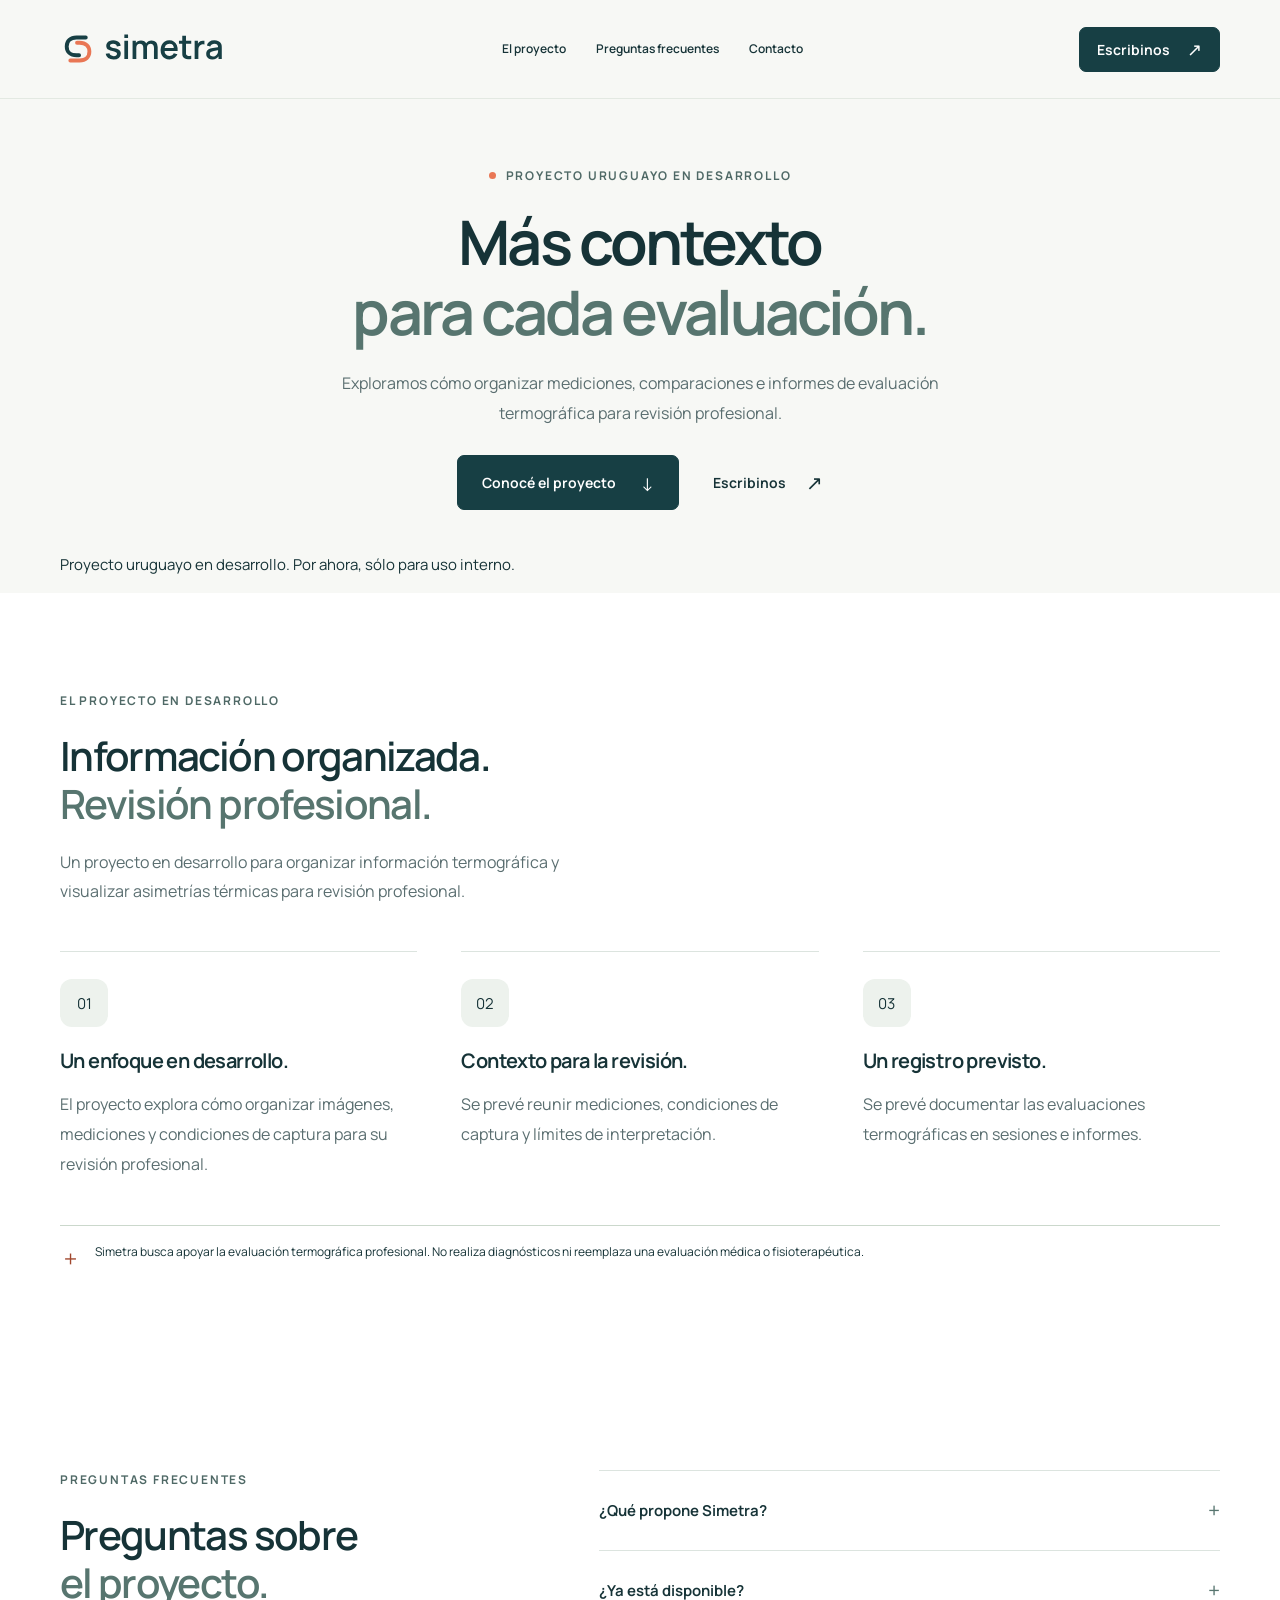
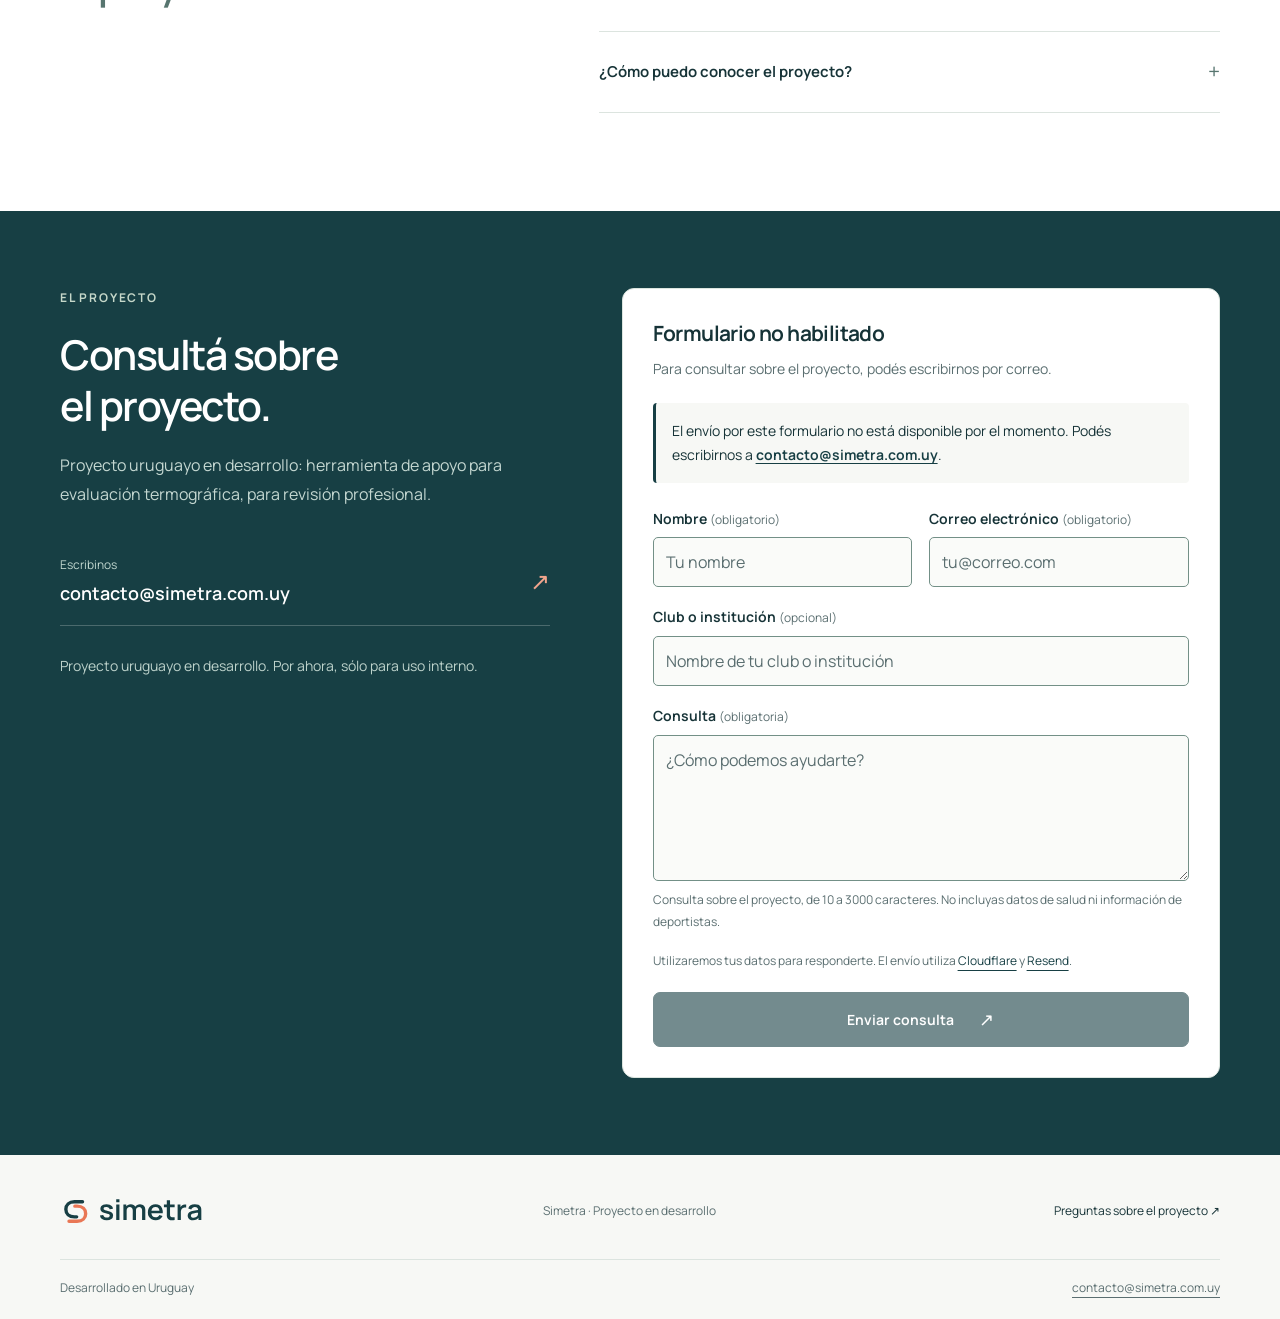
==== commit a9292d8c: "fix(pages): aclarar que el formulario no está habilitado Neutralizar la página de contacto, retirar " ====
--- a/index.html
+++ b/index.html
@@ -44,7 +44,7 @@
           <article><div class="feature-icon" aria-hidden="true">02</div><h3>Contexto para la revisión.</h3><p>Se prevé reunir mediciones, condiciones de captura y límites de interpretación.</p></article>
           <article><div class="feature-icon" aria-hidden="true">03</div><h3>Un registro previsto.</h3><p>Se prevé documentar las evaluaciones termográficas en sesiones e informes.</p></article>
         </div>
-        <div class="scope-note"><span aria-hidden="true">＋</span><p>Simetra apoya la evaluación termográfica profesional. No realiza diagnósticos ni reemplaza una evaluación médica o fisioterapéutica.</p></div>
+        <div class="scope-note"><span aria-hidden="true">＋</span><p>Simetra busca apoyar la evaluación termográfica profesional. No realiza diagnósticos ni reemplaza una evaluación médica o fisioterapéutica.</p></div>
       </div>
     </section>
     <section class="section faq-section" id="preguntas" aria-labelledby="faq-titulo">
@@ -64,15 +64,14 @@
           <p class="contact-note">Proyecto uruguayo en desarrollo. Por ahora, sólo para uso interno.</p>
         </div>
         <form id="contact-form" class="contact-form" method="POST" accept-charset="UTF-8" aria-describedby="form-intro form-privacy">
-          <h3 class="form-heading">Contacto por correo</h3>
-          <p class="field-help">Podés enviarnos una pregunta sobre el proyecto.</p>
+          <h3 class="form-heading">Formulario no habilitado</h3>
+          <p class="field-help">Para consultar sobre el proyecto, podés escribirnos por correo.</p>
           <div id="contact-fallback" class="contact-fallback" role="note"><p>El envío por este formulario no está disponible por el momento. Podés escribirnos a <a href="mailto:contacto@simetra.com.uy" aria-label="Escribir a Simetra por correo: contacto@simetra.com.uy">contacto@simetra.com.uy</a>.</p></div>
           <fieldset id="contact-fields" disabled aria-label="Datos de tu consulta">
             <div hidden aria-hidden="true"><label for="website-field">Dejar este campo vacío</label><input id="website-field" type="text" name="website" tabindex="-1" autocomplete="off"></div>
             <div class="form-row"><div class="form-field"><label for="contact-name">Nombre <span>(obligatorio)</span></label><input id="contact-name" name="name" type="text" autocomplete="name" maxlength="120" required placeholder="Tu nombre"></div><div class="form-field"><label for="contact-email">Correo electrónico <span>(obligatorio)</span></label><input id="contact-email" name="email" type="email" autocomplete="email" maxlength="254" required placeholder="tu@correo.com"></div></div>
             <div class="form-field"><label for="contact-club">Club o institución <span>(opcional)</span></label><input id="contact-club" name="club" type="text" autocomplete="organization" maxlength="160" placeholder="Nombre de tu club o institución"></div>
             <div class="form-field"><label for="contact-message">Consulta <span>(obligatoria)</span></label><textarea id="contact-message" name="message" rows="5" minlength="10" maxlength="3000" required placeholder="¿Cómo podemos ayudarte?" aria-describedby="message-help"></textarea><p id="message-help" class="field-help">Consulta sobre el proyecto, de 10 a 3000 caracteres. No incluyas datos de salud ni información de deportistas.</p></div>
-            <!-- TODO (aviso pendiente de abogado): https://github.com/ThermoUY/thermouy-platform/issues/1333. Conservar el aviso actual hasta recibir el texto final revisado. -->
             <p id="form-privacy" class="form-privacy">Utilizaremos tus datos para responderte. El envío utiliza <a href="https://www.cloudflare.com/privacypolicy/" target="_blank" rel="noopener noreferrer">Cloudflare</a> y <a href="https://resend.com/legal/privacy-policy" target="_blank" rel="noopener noreferrer">Resend</a>.</p>
             <div id="contact-challenge" aria-label="Verificación de seguridad"></div>
             <button class="button contact-submit" type="submit">Enviar consulta <span aria-hidden="true">↗</span></button>
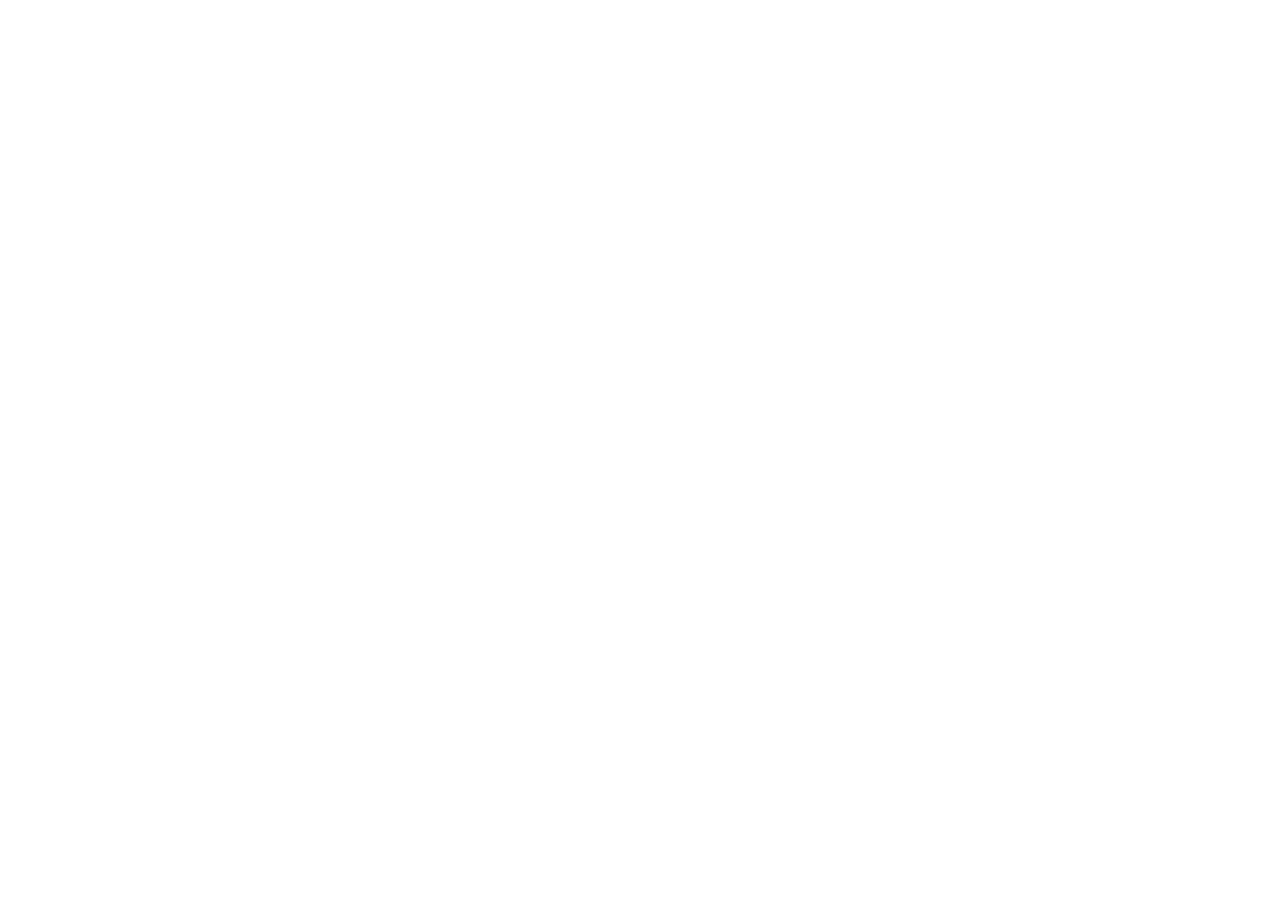
==== commit 06c76dd6: "revert: restaurar la redirección de Pages a simetra.com.uy GitHub Pages sólo redirige al sitio de pr" ====
--- a/index.html
+++ b/index.html
@@ -1,86 +1,14 @@
 <!doctype html>
-<html lang="es-UY">
+<html lang="es">
 <head>
-  <meta charset="utf-8">
+  <meta charset="UTF-8">
   <meta name="viewport" content="width=device-width, initial-scale=1">
-  <meta name="referrer" content="strict-origin-when-cross-origin">
-  <meta name="theme-color" content="#173f44">
-  <meta name="description" content="Proyecto uruguayo en desarrollo: herramienta de apoyo para evaluación termográfica, para revisión profesional. Conocé el proyecto Simetra.">
-  <meta property="og:type" content="website">
-  <meta property="og:locale" content="es_UY">
-  <meta property="og:site_name" content="Simetra">
-  <meta property="og:title" content="Simetra — Proyecto en desarrollo">
-  <meta property="og:description" content="Simetra: proyecto uruguayo en desarrollo para apoyar la evaluación termográfica profesional. Conocé el proyecto.">
-  <title>Simetra — Proyecto en desarrollo</title>
-  <link rel="icon" href="assets/favicon.svg" type="image/svg+xml">
-  <link rel="stylesheet" href="assets/styles.css?v=5969a134ebe4">
-  <script src="assets/contact-config.js?v=79442b6dc04f" defer></script>
-  <script src="assets/contact.js?v=7d7bbe63777e" defer></script>
+  <meta http-equiv="refresh" content="0; url=https://simetra.com.uy/">
+  <link rel="canonical" href="https://simetra.com.uy/">
+  <meta name="robots" content="noindex">
+  <title>Simetra</title>
 </head>
 <body>
-  <a class="skip-link" href="#contenido">Saltar al contenido</a>
-  <header class="site-header">
-    <div class="container header-inner">
-      <a class="brand" href="#inicio" aria-label="Simetra, inicio"><img src="assets/brand/logo-dark.svg" width="176" height="44" alt="Simetra"></a>
-      <nav class="main-nav" aria-label="Navegación principal"><a href="#proyecto">El proyecto</a><a href="#preguntas">Preguntas frecuentes</a><a href="#contacto">Contacto</a></nav>
-      <a class="button button-small" href="#contacto">Escribinos <span aria-hidden="true">↗</span></a>
-    </div>
-  </header>
-  <main id="contenido">
-    <section class="hero" id="inicio" aria-labelledby="titulo">
-      <div class="container">
-        <p class="eyebrow"><span aria-hidden="true"></span> Proyecto uruguayo en desarrollo</p>
-        <h1 id="titulo">Más contexto<br> <span>para cada evaluación.</span></h1>
-        <p class="hero-lead">Exploramos cómo organizar mediciones, comparaciones e informes de evaluación termográfica para revisión profesional.</p>
-        <div class="hero-actions"><a class="button" href="#proyecto">Conocé el proyecto <span aria-hidden="true">↓</span></a><a class="text-link" href="#contacto">Escribinos <span aria-hidden="true">↗</span></a></div>
-        <p>Proyecto uruguayo en desarrollo. Por ahora, sólo para uso interno.</p>
-      </div>
-    </section>
-    <section class="section" id="proyecto" aria-labelledby="proyecto-titulo">
-      <div class="container">
-        <div class="section-heading"><p class="eyebrow">El proyecto en desarrollo</p><h2 id="proyecto-titulo">Información organizada.<br> <span>Revisión profesional.</span></h2><p>Un proyecto en desarrollo para organizar información termográfica y visualizar asimetrías térmicas para revisión profesional.</p></div>
-        <div class="feature-grid">
-          <article><div class="feature-icon" aria-hidden="true">01</div><h3>Un enfoque en desarrollo.</h3><p>El proyecto explora cómo organizar imágenes, mediciones y condiciones de captura para su revisión profesional.</p></article>
-          <article><div class="feature-icon" aria-hidden="true">02</div><h3>Contexto para la revisión.</h3><p>Se prevé reunir mediciones, condiciones de captura y límites de interpretación.</p></article>
-          <article><div class="feature-icon" aria-hidden="true">03</div><h3>Un registro previsto.</h3><p>Se prevé documentar las evaluaciones termográficas en sesiones e informes.</p></article>
-        </div>
-        <div class="scope-note"><span aria-hidden="true">＋</span><p>Simetra busca apoyar la evaluación termográfica profesional. No realiza diagnósticos ni reemplaza una evaluación médica o fisioterapéutica.</p></div>
-      </div>
-    </section>
-    <section class="section faq-section" id="preguntas" aria-labelledby="faq-titulo">
-      <div class="container faq-grid">
-        <div><p class="eyebrow">Preguntas frecuentes</p><h2 id="faq-titulo">Preguntas sobre<br> <span>el proyecto.</span></h2></div>
-        <div class="faq-list">
-          <details><summary>¿Qué propone Simetra?<span aria-hidden="true">+</span></summary><p>Una herramienta de apoyo para evaluación termográfica. El proyecto busca organizar temperaturas por región, comparaciones bilaterales e informes para revisión profesional.</p></details>
-          <details><summary>¿Ya está disponible?<span aria-hidden="true">+</span></summary><p>Simetra está en desarrollo. Por ahora, sólo para uso interno.</p></details>
-          <details><summary>¿Cómo puedo conocer el proyecto?<span aria-hidden="true">+</span></summary><p>En esta página podés conocer el enfoque. Si tenés alguna pregunta, podés escribirnos. <a class="text-link" href="#contacto">Escribinos</a></p></details>
-        </div>
-      </div>
-    </section>
-    <section class="contact-section" id="contacto" aria-labelledby="contacto-titulo">
-      <div class="container contact-grid">
-        <div class="contact-copy"><p class="eyebrow">El proyecto</p><h2 id="contacto-titulo">Consultá sobre<br> el proyecto.</h2><p id="form-intro">Proyecto uruguayo en desarrollo: herramienta de apoyo para evaluación termográfica, para revisión profesional.</p>
-          <div class="contact-details"><a href="mailto:contacto@simetra.com.uy"><span>Escribinos</span><strong>contacto@simetra.com.uy</strong><i aria-hidden="true">↗</i></a></div>
-          <p class="contact-note">Proyecto uruguayo en desarrollo. Por ahora, sólo para uso interno.</p>
-        </div>
-        <form id="contact-form" class="contact-form" method="POST" accept-charset="UTF-8" aria-describedby="form-intro form-privacy">
-          <h3 class="form-heading">Formulario no habilitado</h3>
-          <p class="field-help">Para consultar sobre el proyecto, podés escribirnos por correo.</p>
-          <div id="contact-fallback" class="contact-fallback" role="note"><p>El envío por este formulario no está disponible por el momento. Podés escribirnos a <a href="mailto:contacto@simetra.com.uy" aria-label="Escribir a Simetra por correo: contacto@simetra.com.uy">contacto@simetra.com.uy</a>.</p></div>
-          <fieldset id="contact-fields" disabled aria-label="Datos de tu consulta">
-            <div hidden aria-hidden="true"><label for="website-field">Dejar este campo vacío</label><input id="website-field" type="text" name="website" tabindex="-1" autocomplete="off"></div>
-            <div class="form-row"><div class="form-field"><label for="contact-name">Nombre <span>(obligatorio)</span></label><input id="contact-name" name="name" type="text" autocomplete="name" maxlength="120" required placeholder="Tu nombre"></div><div class="form-field"><label for="contact-email">Correo electrónico <span>(obligatorio)</span></label><input id="contact-email" name="email" type="email" autocomplete="email" maxlength="254" required placeholder="tu@correo.com"></div></div>
-            <div class="form-field"><label for="contact-club">Club o institución <span>(opcional)</span></label><input id="contact-club" name="club" type="text" autocomplete="organization" maxlength="160" placeholder="Nombre de tu club o institución"></div>
-            <div class="form-field"><label for="contact-message">Consulta <span>(obligatoria)</span></label><textarea id="contact-message" name="message" rows="5" minlength="10" maxlength="3000" required placeholder="¿Cómo podemos ayudarte?" aria-describedby="message-help"></textarea><p id="message-help" class="field-help">Consulta sobre el proyecto, de 10 a 3000 caracteres. No incluyas datos de salud ni información de deportistas.</p></div>
-            <p id="form-privacy" class="form-privacy">Utilizaremos tus datos para responderte. El envío utiliza <a href="https://www.cloudflare.com/privacypolicy/" target="_blank" rel="noopener noreferrer">Cloudflare</a> y <a href="https://resend.com/legal/privacy-policy" target="_blank" rel="noopener noreferrer">Resend</a>.</p>
-            <div id="contact-challenge" aria-label="Verificación de seguridad"></div>
-            <button class="button contact-submit" type="submit">Enviar consulta <span aria-hidden="true">↗</span></button>
-          </fieldset>
-          <p id="form-status" class="field-help" role="status" aria-live="polite" hidden>Por el momento, podés escribirnos a contacto@simetra.com.uy.</p>
-        </form>
-      </div>
-    </section>
-  </main>
-  <footer class="site-footer"><div class="container footer-inner"><a class="brand" href="#inicio" aria-label="Simetra, volver al inicio"><img src="assets/brand/logo-dark.svg" alt="Simetra" width="156" height="39"></a><p>Simetra · Proyecto en desarrollo</p><a href="#preguntas">Preguntas sobre el proyecto <span aria-hidden="true">↗</span></a></div><div class="container footer-bottom"><span>Desarrollado en Uruguay</span><a href="mailto:contacto@simetra.com.uy">contacto@simetra.com.uy</a></div></footer>
+  <main><h1>Simetra</h1><p><a href="https://simetra.com.uy/">Abrir el sitio de Simetra</a></p></main>
 </body>
 </html>
